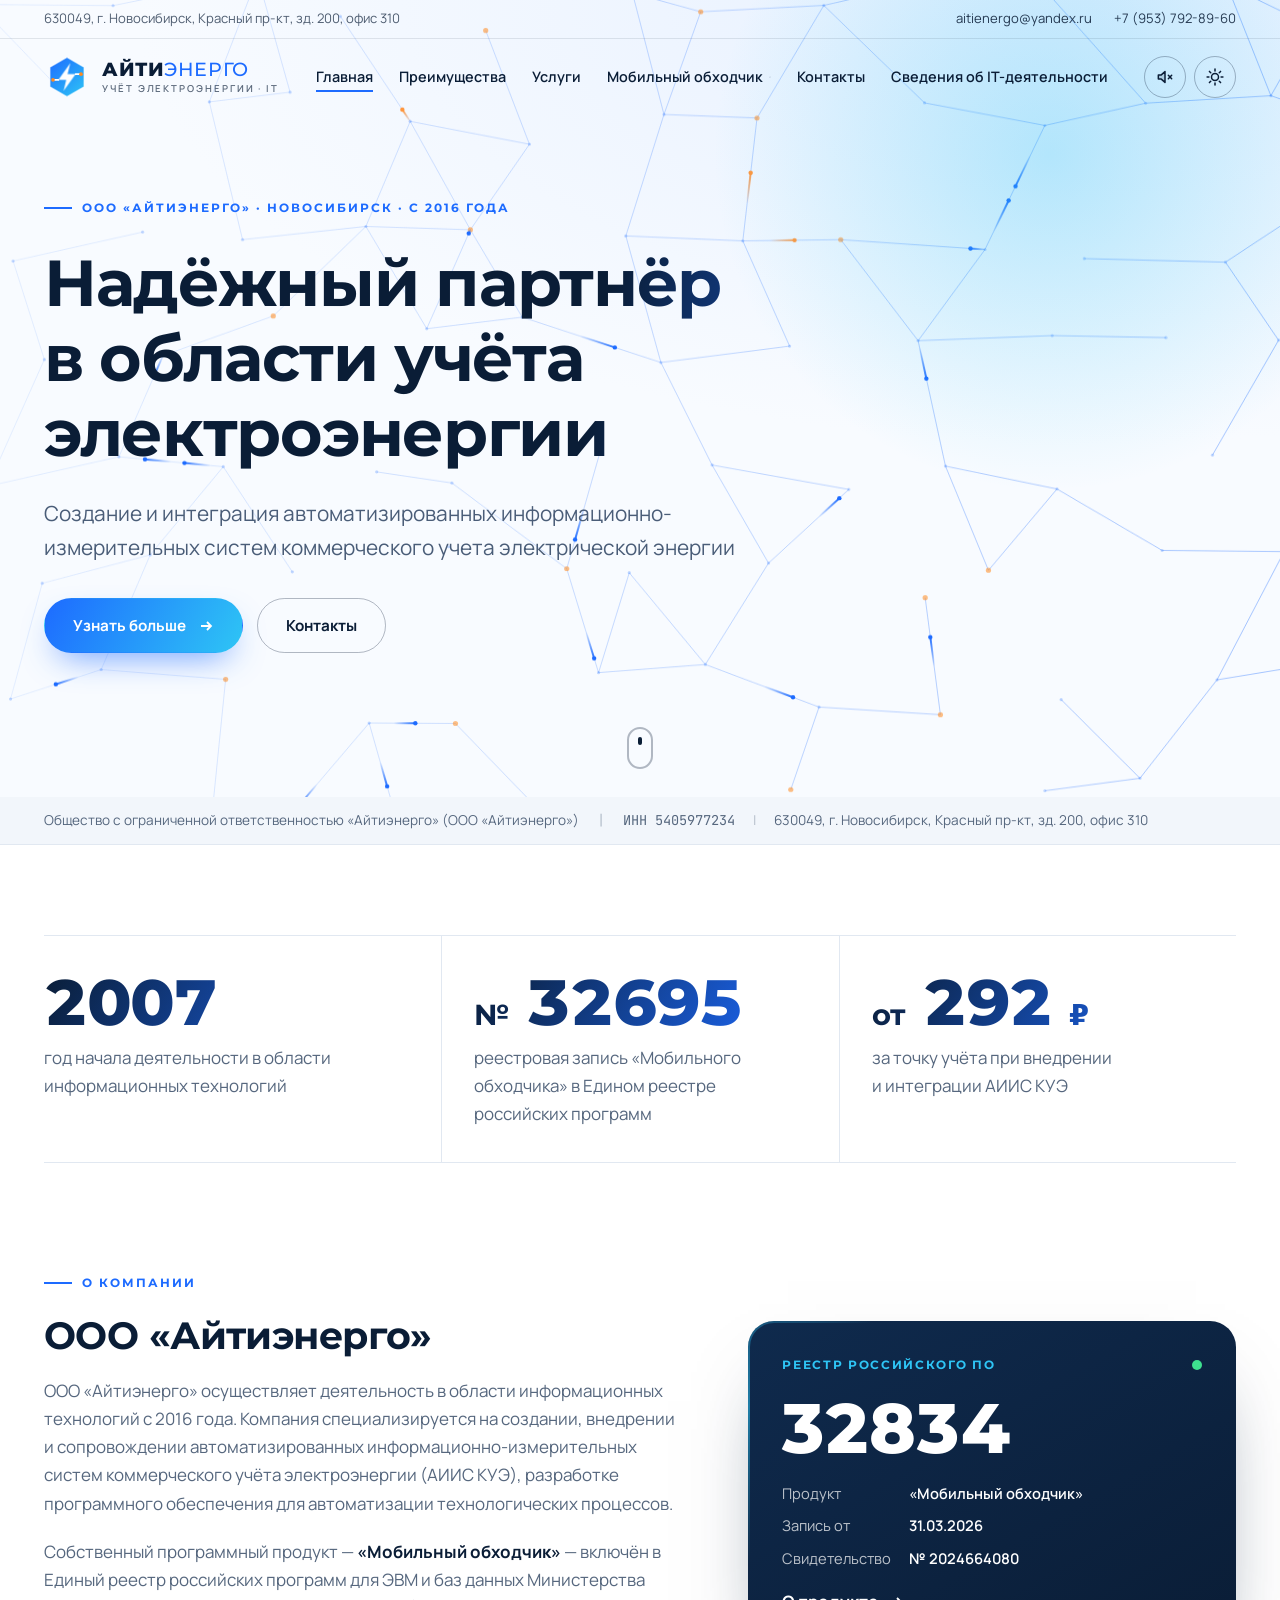
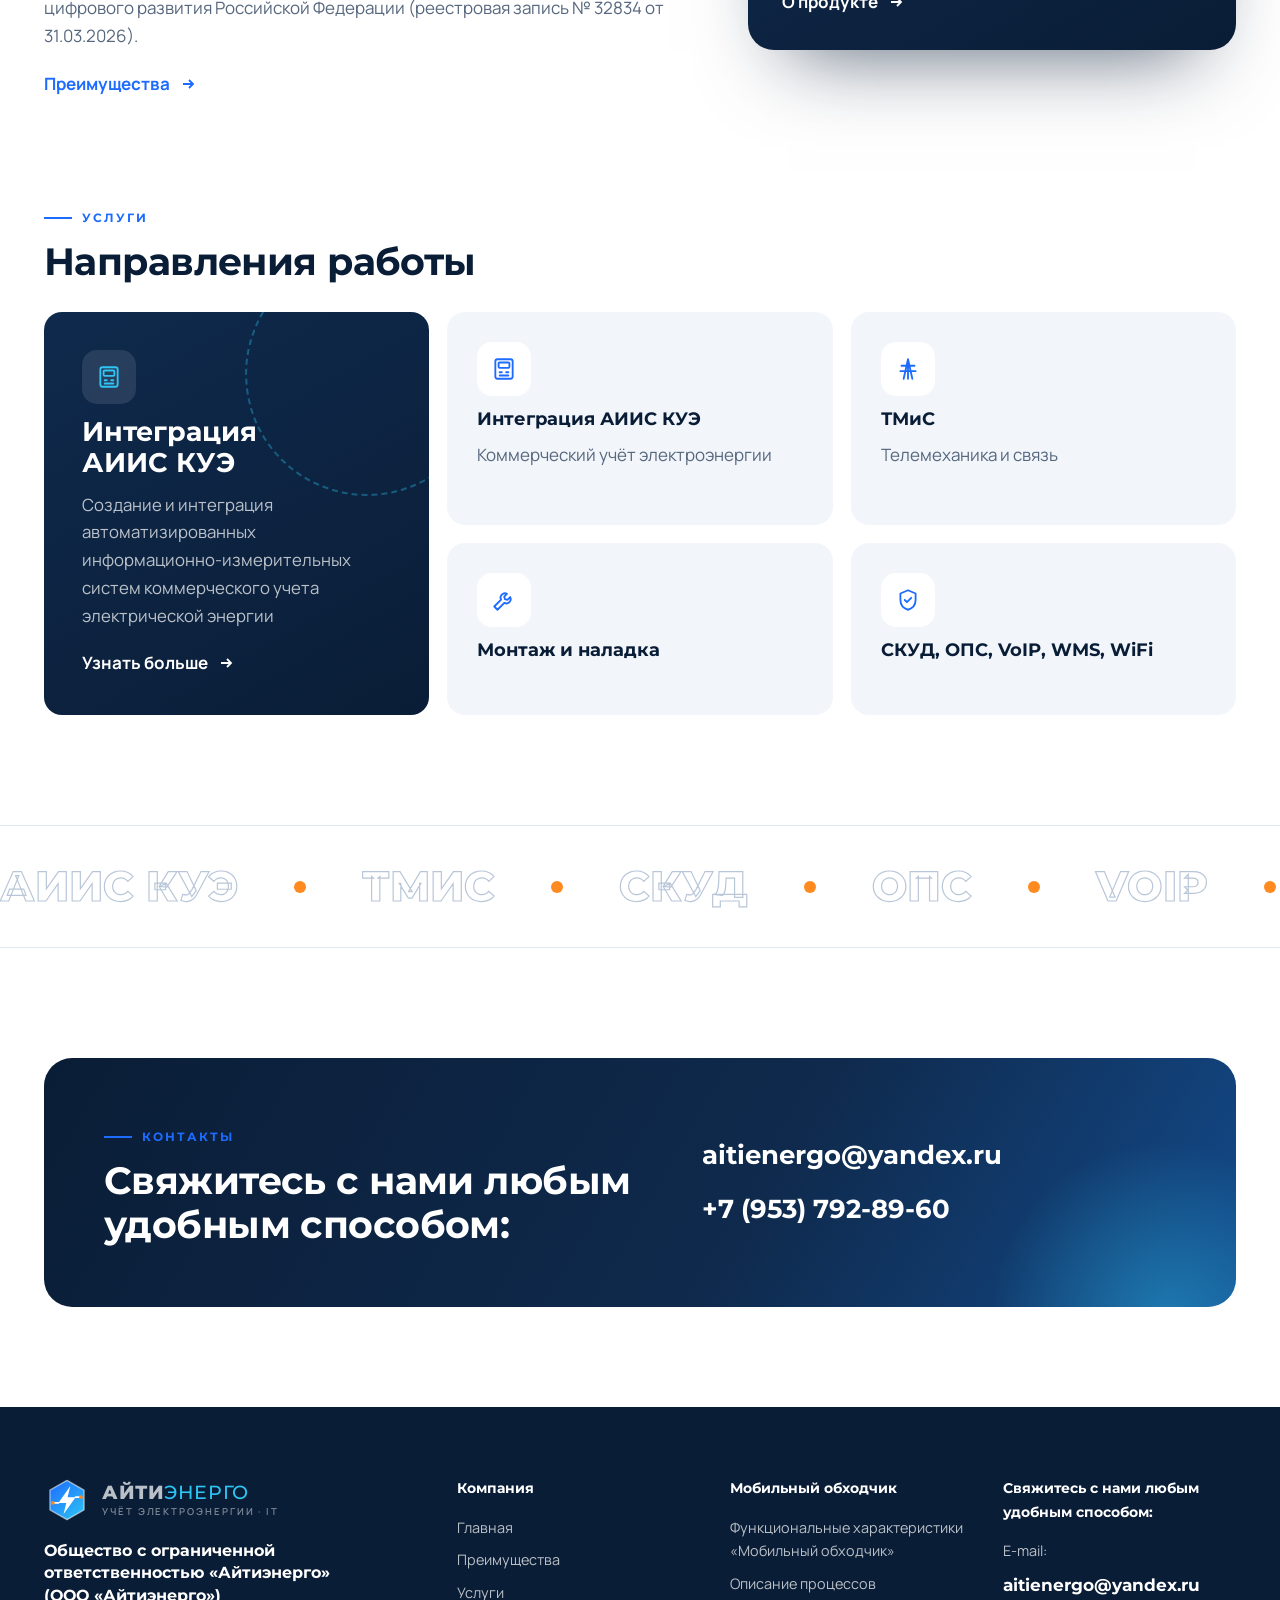
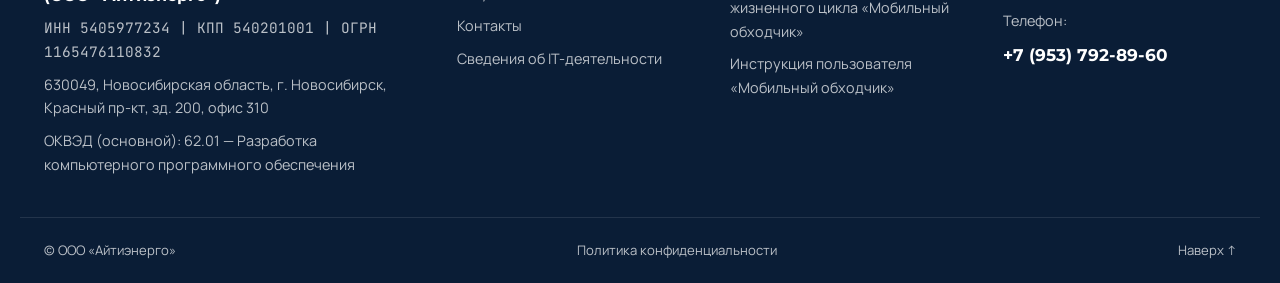
==== index.html @ 67702769 "Новый сайт Айтиэнерго Co-Authored-By: Claude Opus 5.5 (1M context) <noreply@anthropic.com> Claude-Se" ====
<!doctype html>
<html lang="ru">
<head>
<meta charset="utf-8">
<meta name="viewport" content="width=device-width, initial-scale=1, viewport-fit=cover">
<script>try{var t=localStorage.getItem('ai-theme');if(t)document.documentElement.setAttribute('data-theme',t)}catch(e){}</script>
<link rel="icon" href="assets/emblem.svg" type="image/svg+xml">
<title>Айтиэнерго — ваш надёжный партнёр в учёте электроэнергии</title>
<meta name="description" content="ООО «Айтиэнерго»: создание, внедрение и сопровождение АИИС КУЭ, разработка ПО для автоматизации технологических процессов. Новосибирск, с 2016 года.">
<meta property="og:title" content="Айтиэнерго — ваш надёжный партнёр в учёте электроэнергии">
<link rel="stylesheet" href="assets/fonts/fonts.css">
<link rel="stylesheet" href="assets/style.css">
</head>
<body>
<header class="site-header">
  <div class="topbar"><div class="wrap">
    <span class="tb-addr">630049, г. Новосибирск, Красный пр-кт, зд. 200, офис 310</span>
    <span class="tb-links"><a href="mailto:aitienergo@yandex.ru">aitienergo@yandex.ru</a><a href="tel:+79537928960">+7 (953) 792-89-60</a></span>
  </div></div>
  <div class="wrap bar">
    <a class="logo" href="index.html" data-page="home" aria-label="Айтиэнерго, на главную">
      <svg class="logo-mark" viewBox="0 0 48 48" aria-hidden="true">
  <defs><linearGradient id="g1" x1="6" y1="4" x2="42" y2="44" gradientUnits="userSpaceOnUse"><stop offset="0" stop-color="#1d6bff"/><stop offset="1" stop-color="#2ec5f5"/></linearGradient></defs>
  <path d="M24 3.5 41.8 13.75v20.5L24 44.5 6.2 34.25v-20.5Z" fill="url(#g1)"/>
  <path class="hex" d="M24 3.5 41.8 13.75v20.5L24 44.5 6.2 34.25v-20.5Z" fill="none" stroke="#ffffff" stroke-opacity=".55" stroke-width="1.4" stroke-linejoin="round" pathLength="140"/>
  <path d="M33 21h4.2M15 27h-4.2" stroke="#ffffff" stroke-width="1.8" stroke-linecap="round"/>
  <circle class="node" cx="38.6" cy="21" r="1.9" fill="#ff8a1f"/>
  <circle class="node n2" cx="9.4" cy="27" r="1.9" fill="#ff8a1f"/>
  <path class="bolt" d="M27.5 9.5 15 27h8.2l-2.7 11.5L33 21h-8.4l2.9-11.5Z" fill="#ffffff"/>
</svg><span class="logo-word"><b>АЙТИ<span>ЭНЕРГО</span></b><small>учёт электроэнергии · IT</small></span>
    </a>
    <div class="controls">
      <button class="ctl ctl-sound" type="button" aria-pressed="false" aria-label="Включить звук" title="Звук"><svg viewBox="0 0 24 24" fill="none" stroke="currentColor" stroke-width="1.8" stroke-linecap="round" stroke-linejoin="round"><path d="M4 9.5h3.5L12 5.5v13l-4.5-4H4z" fill="currentColor" fill-opacity=".15"/><path class="wave" d="M15.5 9.2a4 4 0 0 1 0 5.6"/><path class="wave w2" d="M18.3 6.6a7.6 7.6 0 0 1 0 10.8"/><path class="x" d="m16 10 4 4m0-4-4 4"/></svg></button>
      <button class="ctl ctl-theme" type="button" aria-label="Переключить тему" title="Светлая / тёмная тема"><svg class="sun" viewBox="0 0 24 24" fill="none" stroke="currentColor" stroke-width="1.8" stroke-linecap="round"><circle cx="12" cy="12" r="4.2"/><path d="M12 2.5v2.2M12 19.3v2.2M2.5 12h2.2M19.3 12h2.2M5.3 5.3l1.6 1.6M17.1 17.1l1.6 1.6M5.3 18.7l1.6-1.6M17.1 6.9l1.6-1.6"/></svg><svg class="moon" viewBox="0 0 24 24" fill="none" stroke="currentColor" stroke-width="1.8" stroke-linejoin="round"><path d="M20 14.5A8.5 8.5 0 0 1 9.5 4a8.5 8.5 0 1 0 10.5 10.5Z"/></svg></button>
    </div>
    <button class="burger" type="button" aria-label="Меню" aria-expanded="false"><svg viewBox="0 0 24 24" fill="none" stroke="currentColor" stroke-width="2"><path d="M4 7h16M4 12h16M4 17h16"/></svg></button>
    <nav class="nav" aria-label="Основное меню"><a href="index.html" data-page="home" aria-current="page">Главная</a><a href="advantages.html" data-page="advantages">Преимущества</a><a href="services.html" data-page="services">Услуги</a><div class="has-sub"><button type="button" aria-expanded="false">Мобильный обходчик<svg viewBox="0 0 12 12" fill="none" stroke="currentColor" stroke-width="1.8"><path d="m2.5 4.5 3.5 3.5 3.5-3.5"/></svg></button><div class="sub"><a href="mobile-functions.html" data-page="functions">Функциональные характеристики «Мобильный обходчик»</a><a href="mobile-lifecycle.html" data-page="lifecycle">Описание процессов жизненного цикла «Мобильный обходчик»</a><a href="mobile-manual.html" data-page="manual">Инструкция пользователя «Мобильный обходчик»</a></div></div><a href="contacts.html" data-page="contacts">Контакты</a><a href="511.html" data-page="itinfo">Сведения об IT-деятельности</a></nav>
  </div>
</header>
<section class="hero">
  <canvas class="grid-canvas" aria-hidden="true"></canvas>
  <div class="hero-glow" aria-hidden="true"></div>
  <div class="wrap hero-inner">
    <span class="eyebrow light anim-in" style="--d:0">ООО «Айтиэнерго» · Новосибирск · с 2016 года</span>
    <h1 class="anim-in" style="--d:1">Надёжный партнёр в&nbsp;области учёта электроэнергии</h1>
    <p class="hero-lead anim-in" style="--d:2">Создание и интеграция автоматизированных информационно-измерительных систем коммерческого учета электрической энергии</p>
    <div class="actions anim-in" style="--d:3"><a class="btn btn-primary" href="services.html">Узнать больше <svg viewBox="0 0 16 16" fill="none" stroke="currentColor" stroke-width="1.8"><path d="M3 8h10M9 4l4 4-4 4"/></svg></a><a class="btn btn-outline-light" href="contacts.html">Контакты</a></div>
  </div>
  <a class="scroll-cue" href="#about" aria-label="Листать вниз"><span></span></a>
</section>
<div class="strip"><div class="wrap"><span>Общество с ограниченной ответственностью «Айтиэнерго» (ООО «Айтиэнерго»)</span><span class="mono">ИНН 5405977234</span><span>630049, г. Новосибирск, Красный пр-кт, зд. 200, офис 310</span></div></div><main class="wrap">
<section class="stats reveal-group">
  <div class="stat reveal"><span class="num" data-count="2016" data-plain="1">2016</span><span class="lbl">год начала деятельности в&nbsp;области информационных технологий</span></div>
  <div class="stat reveal"><span class="num"><small>№</small> <span data-count="32834" data-plain="1">32834</span></span><span class="lbl">реестровая запись «Мобильного обходчика» в&nbsp;Едином реестре российских программ</span></div>
  <div class="stat reveal"><span class="num"><small>от</small> <span data-count="340">340</span> <small>₽</small></span><span class="lbl">за точку учёта при внедрении и&nbsp;интеграции АИИС КУЭ</span></div>
</section>

<section class="about" id="about">
  <div class="about-copy reveal">
    <span class="eyebrow">О компании</span>
    <h2>ООО «Айтиэнерго»</h2>
    <p>ООО «Айтиэнерго» осуществляет деятельность в области информационных технологий с 2016 года. Компания специализируется на создании, внедрении и сопровождении автоматизированных информационно-измерительных систем коммерческого учёта электроэнергии (АИИС КУЭ), разработке программного обеспечения для автоматизации технологических процессов.</p>
    <p>Собственный программный продукт — <strong>«Мобильный обходчик»</strong> — включён в Единый реестр российских программ для ЭВМ и баз данных Министерства цифрового развития Российской Федерации (реестровая запись № 32834 от 31.03.2026).</p>
    <a class="link-more" href="advantages.html">Преимущества <svg viewBox="0 0 16 16" fill="none" stroke="currentColor" stroke-width="1.8"><path d="M3 8h10M9 4l4 4-4 4"/></svg></a>
  </div>
  <aside class="cert reveal" aria-label="Реестровая запись № 32834">
    <div class="cert-top"><span>Реестр российского ПО</span><span class="pulse"></span></div>
    <div class="cert-num">32834</div>
    <dl><dt>Продукт</dt><dd>«Мобильный обходчик»</dd><dt>Запись от</dt><dd>31.03.2026</dd><dt>Свидетельство</dt><dd>№ 2024664080</dd></dl>
    <a class="cert-link" href="services.html">О продукте <svg viewBox="0 0 16 16" fill="none" stroke="currentColor" stroke-width="1.8"><path d="M3 8h10M9 4l4 4-4 4"/></svg></a>
  </aside>
</section>

<section class="competence">
  <div class="sec-head reveal"><span class="eyebrow">Услуги</span><h2>Направления работы</h2></div>
  <div class="comp-grid reveal-group">
    <a class="comp comp-main reveal" href="services.html">
      <span class="comp-ic"><span class="ic"><svg viewBox="0 0 24 24" fill="none" stroke="currentColor" stroke-width="1.7" stroke-linecap="round" stroke-linejoin="round"><rect x="4" y="3" width="16" height="18" rx="2"/><rect x="7" y="6" width="10" height="5" rx="1"/><path d="M8 15h2M14 15h2M8 18h8"/></svg></span></span>
      <h3>Интеграция АИИС КУЭ</h3>
      <p>Создание и интеграция автоматизированных информационно-измерительных систем коммерческого учета электрической энергии</p>
      <span class="comp-more">Узнать больше <svg viewBox="0 0 16 16" fill="none" stroke="currentColor" stroke-width="1.8"><path d="M3 8h10M9 4l4 4-4 4"/></svg></span>
    </a>
    <div class="comp reveal"><span class="comp-ic"><span class="ic"><svg viewBox="0 0 24 24" fill="none" stroke="currentColor" stroke-width="1.7" stroke-linecap="round" stroke-linejoin="round"><rect x="4" y="3" width="16" height="18" rx="2"/><rect x="7" y="6" width="10" height="5" rx="1"/><path d="M8 15h2M14 15h2M8 18h8"/></svg></span></span><h3>Интеграция АИИС КУЭ</h3><p>Коммерческий учёт электроэнергии</p></div>
    <div class="comp reveal"><span class="comp-ic"><span class="ic"><svg viewBox="0 0 24 24" fill="none" stroke="currentColor" stroke-width="1.7" stroke-linecap="round" stroke-linejoin="round"><path d="M12 3v18M8 21l4-18 4 18M6 9h12M5 14h14"/></svg></span></span><h3>ТМиС</h3><p>Телемеханика и связь</p></div>
    <div class="comp reveal"><span class="comp-ic"><span class="ic"><svg viewBox="0 0 24 24" fill="none" stroke="currentColor" stroke-width="1.7" stroke-linecap="round" stroke-linejoin="round"><path d="M14.7 6.3a4 4 0 0 0-5.4 5.4L3 18l3 3 6.3-6.3a4 4 0 0 0 5.4-5.4l-2.5 2.5-2.4-.6-.6-2.4 2.5-2.5Z"/></svg></span></span><h3>Монтаж и наладка</h3></div>
    <div class="comp reveal"><span class="comp-ic"><span class="ic"><svg viewBox="0 0 24 24" fill="none" stroke="currentColor" stroke-width="1.7" stroke-linecap="round" stroke-linejoin="round"><path d="M12 3 5 6v6c0 4.5 3 7.7 7 9 4-1.3 7-4.5 7-9V6l-7-3Z"/><path d="M9 12l2 2 4-4"/></svg></span></span><h3>СКУД, ОПС, VoIP, WMS, WiFi</h3></div>
  </div>
</section>

<div class="marquee" aria-hidden="true"><div class="marquee-track"><span>АИИС КУЭ</span><span>ТМиС</span><span>СКУД</span><span>ОПС</span><span>VoIP</span><span>WMS</span><span>WiFi</span><span>Мобильный обходчик</span><span>АИИС КУЭ</span><span>ТМиС</span><span>СКУД</span><span>ОПС</span><span>VoIP</span><span>WMS</span><span>WiFi</span><span>Мобильный обходчик</span></div></div>

<section class="cta reveal">
  <div><span class="eyebrow light">Контакты</span><h2>Свяжитесь с нами любым удобным способом:</h2></div>
  <div class="cta-links"><a href="mailto:aitienergo@yandex.ru">aitienergo@yandex.ru</a><a href="tel:+79537928960">+7 (953) 792-89-60</a></div>
</section>
</main>
<footer class="site-footer">
  <div class="wrap footer-grid">
    <div class="col col-company">
      <a class="logo logo-footer" href="index.html"><svg class="logo-mark" viewBox="0 0 48 48" aria-hidden="true">
  <defs><linearGradient id="g2" x1="6" y1="4" x2="42" y2="44" gradientUnits="userSpaceOnUse"><stop offset="0" stop-color="#1d6bff"/><stop offset="1" stop-color="#2ec5f5"/></linearGradient></defs>
  <path d="M24 3.5 41.8 13.75v20.5L24 44.5 6.2 34.25v-20.5Z" fill="url(#g2)"/>
  <path class="hex" d="M24 3.5 41.8 13.75v20.5L24 44.5 6.2 34.25v-20.5Z" fill="none" stroke="#ffffff" stroke-opacity=".55" stroke-width="1.4" stroke-linejoin="round" pathLength="140"/>
  <path d="M33 21h4.2M15 27h-4.2" stroke="#ffffff" stroke-width="1.8" stroke-linecap="round"/>
  <circle class="node" cx="38.6" cy="21" r="1.9" fill="#ff8a1f"/>
  <circle class="node n2" cx="9.4" cy="27" r="1.9" fill="#ff8a1f"/>
  <path class="bolt" d="M27.5 9.5 15 27h8.2l-2.7 11.5L33 21h-8.4l2.9-11.5Z" fill="#ffffff"/>
</svg><span class="logo-word"><b>АЙТИ<span>ЭНЕРГО</span></b><small>учёт электроэнергии · IT</small></span></a>
      <strong>Общество с ограниченной ответственностью «Айтиэнерго»<br>(ООО «Айтиэнерго»)</strong>
      <span class="mono">ИНН 5405977234 | КПП 540201001 | ОГРН 1165476110832</span>
      <span>630049, Новосибирская область, г. Новосибирск, Красный пр-кт, зд. 200, офис 310</span>
      <span>ОКВЭД (основной): 62.01 — Разработка компьютерного программного обеспечения</span>
    </div>
    <div class="col"><span class="col-title">Компания</span><a href="index.html">Главная</a><a href="advantages.html">Преимущества</a><a href="services.html">Услуги</a><a href="contacts.html">Контакты</a><a href="511.html">Сведения об IT-деятельности</a></div>
    <div class="col"><span class="col-title">Мобильный обходчик</span><a href="mobile-functions.html">Функциональные характеристики «Мобильный обходчик»</a><a href="mobile-lifecycle.html">Описание процессов жизненного цикла «Мобильный обходчик»</a><a href="mobile-manual.html">Инструкция пользователя «Мобильный обходчик»</a></div>
    <div class="col"><span class="col-title">Свяжитесь с нами любым удобным способом:</span>
      <span>E-mail:</span><a class="big" href="mailto:aitienergo@yandex.ru">aitienergo@yandex.ru</a>
      <span>Телефон:</span><a class="big" href="tel:+79537928960">+7 (953) 792-89-60</a>
    </div>
  </div>
  <div class="wrap footer-bottom"><span>© ООО «Айтиэнерго»</span><a href="privacy.html" class="fb-link">Политика конфиденциальности</a><a href="#top" class="to-top">Наверх ↑</a></div>
</footer>
<script src="assets/main.js"></script>
</body>
</html>
---- assets/fonts/fonts.css ----
@font-face {
  font-family: 'JetBrains Mono';
  font-style: normal;
  font-weight: 400;
  font-display: swap;
  src: url(JetBrainsMono-b1b0412a.woff2) format('woff2');
  unicode-range: U+0301, U+0400-045F, U+0490-0491, U+04B0-04B1, U+2116;
}
@font-face {
  font-family: 'JetBrains Mono';
  font-style: normal;
  font-weight: 400;
  font-display: swap;
  src: url(JetBrainsMono-480c0625.woff2) format('woff2');
  unicode-range: U+0000-00FF, U+0131, U+0152-0153, U+02BB-02BC, U+02C6, U+02DA, U+02DC, U+0304, U+0308, U+0329, U+2000-206F, U+20AC, U+2122, U+2191, U+2193, U+2212, U+2215, U+FEFF, U+FFFD;
}
@font-face {
  font-family: 'JetBrains Mono';
  font-style: normal;
  font-weight: 500;
  font-display: swap;
  src: url(JetBrainsMono-b1b0412a.woff2) format('woff2');
  unicode-range: U+0301, U+0400-045F, U+0490-0491, U+04B0-04B1, U+2116;
}
@font-face {
  font-family: 'JetBrains Mono';
  font-style: normal;
  font-weight: 500;
  font-display: swap;
  src: url(JetBrainsMono-480c0625.woff2) format('woff2');
  unicode-range: U+0000-00FF, U+0131, U+0152-0153, U+02BB-02BC, U+02C6, U+02DA, U+02DC, U+0304, U+0308, U+0329, U+2000-206F, U+20AC, U+2122, U+2191, U+2193, U+2212, U+2215, U+FEFF, U+FFFD;
}
@font-face {
  font-family: 'Manrope';
  font-style: normal;
  font-weight: 400;
  font-display: swap;
  src: url(Manrope-ffb0f3eb.woff2) format('woff2');
  unicode-range: U+0301, U+0400-045F, U+0490-0491, U+04B0-04B1, U+2116;
}
@font-face {
  font-family: 'Manrope';
  font-style: normal;
  font-weight: 400;
  font-display: swap;
  src: url(Manrope-cf48e3e1.woff2) format('woff2');
  unicode-range: U+0000-00FF, U+0131, U+0152-0153, U+02BB-02BC, U+02C6, U+02DA, U+02DC, U+0304, U+0308, U+0329, U+2000-206F, U+20AC, U+2122, U+2191, U+2193, U+2212, U+2215, U+FEFF, U+FFFD;
}
@font-face {
  font-family: 'Manrope';
  font-style: normal;
  font-weight: 500;
  font-display: swap;
  src: url(Manrope-ffb0f3eb.woff2) format('woff2');
  unicode-range: U+0301, U+0400-045F, U+0490-0491, U+04B0-04B1, U+2116;
}
@font-face {
  font-family: 'Manrope';
  font-style: normal;
  font-weight: 500;
  font-display: swap;
  src: url(Manrope-cf48e3e1.woff2) format('woff2');
  unicode-range: U+0000-00FF, U+0131, U+0152-0153, U+02BB-02BC, U+02C6, U+02DA, U+02DC, U+0304, U+0308, U+0329, U+2000-206F, U+20AC, U+2122, U+2191, U+2193, U+2212, U+2215, U+FEFF, U+FFFD;
}
@font-face {
  font-family: 'Manrope';
  font-style: normal;
  font-weight: 600;
  font-display: swap;
  src: url(Manrope-ffb0f3eb.woff2) format('woff2');
  unicode-range: U+0301, U+0400-045F, U+0490-0491, U+04B0-04B1, U+2116;
}
@font-face {
  font-family: 'Manrope';
  font-style: normal;
  font-weight: 600;
  font-display: swap;
  src: url(Manrope-cf48e3e1.woff2) format('woff2');
  unicode-range: U+0000-00FF, U+0131, U+0152-0153, U+02BB-02BC, U+02C6, U+02DA, U+02DC, U+0304, U+0308, U+0329, U+2000-206F, U+20AC, U+2122, U+2191, U+2193, U+2212, U+2215, U+FEFF, U+FFFD;
}
@font-face {
  font-family: 'Manrope';
  font-style: normal;
  font-weight: 700;
  font-display: swap;
  src: url(Manrope-ffb0f3eb.woff2) format('woff2');
  unicode-range: U+0301, U+0400-045F, U+0490-0491, U+04B0-04B1, U+2116;
}
@font-face {
  font-family: 'Manrope';
  font-style: normal;
  font-weight: 700;
  font-display: swap;
  src: url(Manrope-cf48e3e1.woff2) format('woff2');
  unicode-range: U+0000-00FF, U+0131, U+0152-0153, U+02BB-02BC, U+02C6, U+02DA, U+02DC, U+0304, U+0308, U+0329, U+2000-206F, U+20AC, U+2122, U+2191, U+2193, U+2212, U+2215, U+FEFF, U+FFFD;
}
@font-face {
  font-family: 'Montserrat';
  font-style: normal;
  font-weight: 500;
  font-display: swap;
  src: url(Montserrat-79ee104c.woff2) format('woff2');
  unicode-range: U+0301, U+0400-045F, U+0490-0491, U+04B0-04B1, U+2116;
}
@font-face {
  font-family: 'Montserrat';
  font-style: normal;
  font-weight: 500;
  font-display: swap;
  src: url(Montserrat-e56e84e5.woff2) format('woff2');
  unicode-range: U+0000-00FF, U+0131, U+0152-0153, U+02BB-02BC, U+02C6, U+02DA, U+02DC, U+0304, U+0308, U+0329, U+2000-206F, U+20AC, U+2122, U+2191, U+2193, U+2212, U+2215, U+FEFF, U+FFFD;
}
@font-face {
  font-family: 'Montserrat';
  font-style: normal;
  font-weight: 600;
  font-display: swap;
  src: url(Montserrat-79ee104c.woff2) format('woff2');
  unicode-range: U+0301, U+0400-045F, U+0490-0491, U+04B0-04B1, U+2116;
}
@font-face {
  font-family: 'Montserrat';
  font-style: normal;
  font-weight: 600;
  font-display: swap;
  src: url(Montserrat-e56e84e5.woff2) format('woff2');
  unicode-range: U+0000-00FF, U+0131, U+0152-0153, U+02BB-02BC, U+02C6, U+02DA, U+02DC, U+0304, U+0308, U+0329, U+2000-206F, U+20AC, U+2122, U+2191, U+2193, U+2212, U+2215, U+FEFF, U+FFFD;
}
@font-face {
  font-family: 'Montserrat';
  font-style: normal;
  font-weight: 700;
  font-display: swap;
  src: url(Montserrat-79ee104c.woff2) format('woff2');
  unicode-range: U+0301, U+0400-045F, U+0490-0491, U+04B0-04B1, U+2116;
}
@font-face {
  font-family: 'Montserrat';
  font-style: normal;
  font-weight: 700;
  font-display: swap;
  src: url(Montserrat-e56e84e5.woff2) format('woff2');
  unicode-range: U+0000-00FF, U+0131, U+0152-0153, U+02BB-02BC, U+02C6, U+02DA, U+02DC, U+0304, U+0308, U+0329, U+2000-206F, U+20AC, U+2122, U+2191, U+2193, U+2212, U+2215, U+FEFF, U+FFFD;
}
@font-face {
  font-family: 'Montserrat';
  font-style: normal;
  font-weight: 800;
  font-display: swap;
  src: url(Montserrat-79ee104c.woff2) format('woff2');
  unicode-range: U+0301, U+0400-045F, U+0490-0491, U+04B0-04B1, U+2116;
}
@font-face {
  font-family: 'Montserrat';
  font-style: normal;
  font-weight: 800;
  font-display: swap;
  src: url(Montserrat-e56e84e5.woff2) format('woff2');
  unicode-range: U+0000-00FF, U+0131, U+0152-0153, U+02BB-02BC, U+02C6, U+02DA, U+02DC, U+0304, U+0308, U+0329, U+2000-206F, U+20AC, U+2122, U+2191, U+2193, U+2212, U+2215, U+FEFF, U+FFFD;
}
---- assets/style.css ----
/* Layout: corporate engineering site. Full-bleed hero with a live power-grid canvas, content sections with
   large counters, competence cards, marquee, navy CTA and multi-column footer. Light and dark themes:
   system by default, header toggle sets data-theme on <html>. Navy accent blocks stay navy in both. */
:root {
  --navy: #0a1d36;
  --navy-2: #0f2a4d;
  --blue: #1d6bff;
  --cyan: #2ec5f5;
  --spark: #ff8a1f;
  --on-dark: #ffffff;
  --on-dark-muted: rgba(255, 255, 255, .72);
  --bg: #ffffff; --soft: #f2f6fb; --surface: #ffffff; --ink: #0a1d36; --muted: #56677e; --line: #e1e8f1;
  --header-bg: rgba(255, 255, 255, .92); --shadow: rgba(10, 29, 54, .35);
  --hero-bg1: #e6f0ff; --hero-bg2: #f8fbff; --hero-fg: #0a1d36; --hero-muted: #4a5d78; --hero-accent: #1d6bff;
  --hero-line: rgba(10, 29, 54, .1); --hero-line-strong: rgba(10, 29, 54, .3); --hero-glow: rgba(46, 197, 245, .3);
  --hero-h1: linear-gradient(100deg, #0a1d36 30%, #1d6bff 50%, #0a1d36 70%);
  --num-grad: linear-gradient(120deg, #0a1d36, #1d6bff); --stroke: #b8c6d8;
  --grid-rgb: 29, 107, 255; --grid-alpha: .55;
  --font-display: "Montserrat", "Segoe UI", system-ui, sans-serif;
  --font-body: "Manrope", "Segoe UI", system-ui, -apple-system, sans-serif;
  --font-mono: "JetBrains Mono", ui-monospace, Consolas, monospace;
  --radius: 18px;
  --wrap: 1240px;
  --ease: cubic-bezier(.22, .8, .24, 1);
  color-scheme: light;
}
@media (prefers-color-scheme: dark) { :root:not([data-theme="light"]) {
  --bg: #060f1d; --soft: #0d1b30; --surface: #12233d; --ink: #e8f0fa; --muted: #9db0c8; --line: #1c2e48;
  --header-bg: rgba(6, 15, 29, .88); --shadow: rgba(0, 0, 0, .65);
  --hero-bg1: #123360; --hero-bg2: #081a31; --hero-fg: #ffffff; --hero-muted: rgba(255, 255, 255, .72); --hero-accent: #2ec5f5;
  --hero-line: rgba(255, 255, 255, .12); --hero-line-strong: rgba(255, 255, 255, .45); --hero-glow: rgba(46, 197, 245, .28);
  --hero-h1: linear-gradient(100deg, #ffffff 30%, #9fe3ff 50%, #ffffff 70%);
  --num-grad: linear-gradient(120deg, #ffffff, #2ec5f5); --stroke: #2b4264;
  --grid-rgb: 46, 197, 245; --grid-alpha: 1; color-scheme: dark;
} }
:root[data-theme="dark"] {
  --bg: #060f1d; --soft: #0d1b30; --surface: #12233d; --ink: #e8f0fa; --muted: #9db0c8; --line: #1c2e48;
  --header-bg: rgba(6, 15, 29, .88); --shadow: rgba(0, 0, 0, .65);
  --hero-bg1: #123360; --hero-bg2: #081a31; --hero-fg: #ffffff; --hero-muted: rgba(255, 255, 255, .72); --hero-accent: #2ec5f5;
  --hero-line: rgba(255, 255, 255, .12); --hero-line-strong: rgba(255, 255, 255, .45); --hero-glow: rgba(46, 197, 245, .28);
  --hero-h1: linear-gradient(100deg, #ffffff 30%, #9fe3ff 50%, #ffffff 70%);
  --num-grad: linear-gradient(120deg, #ffffff, #2ec5f5); --stroke: #2b4264;
  --grid-rgb: 46, 197, 245; --grid-alpha: 1; color-scheme: dark;
}
body { transition: background-color .5s var(--ease), color .5s var(--ease); }

* { box-sizing: border-box; }
html { scroll-behavior: smooth; }
body { margin: 0; background: var(--bg); color: var(--ink); font-family: var(--font-body); font-size: 17px; line-height: 1.65; overflow-x: clip; -webkit-font-smoothing: antialiased; }
img { max-width: 100%; height: auto; }
a { color: var(--blue); text-underline-offset: 3px; }
a:focus-visible, button:focus-visible { outline: 3px solid var(--spark); outline-offset: 3px; border-radius: 6px; }
h1, h2, h3 { font-family: var(--font-display); line-height: 1.15; text-wrap: balance; margin: 0; font-weight: 700; }
h1 { font-size: clamp(2.1rem, 1.2rem + 3.6vw, 4.3rem); letter-spacing: -.02em; }
h2 { font-size: clamp(1.55rem, 1.1rem + 1.6vw, 2.5rem); letter-spacing: -.015em; }
h3 { font-size: 1.15rem; font-weight: 700; }
p { margin: 0; }
.wrap { max-width: var(--wrap); margin-inline: auto; padding-inline: 24px; }
.mono { font-family: var(--font-mono); font-variant-numeric: tabular-nums; }
.eyebrow { display: inline-flex; align-items: center; gap: 10px; font-family: var(--font-display); font-size: .78rem; font-weight: 700; letter-spacing: .16em; text-transform: uppercase; color: var(--blue); }
.eyebrow::before { content: ""; width: 28px; height: 2px; background: currentColor; }
.eyebrow.light { color: var(--hero-accent); }
.prose { max-width: 72ch; display: grid; gap: 14px; }
.prose ul, .prose ol { margin: 0; padding-left: 1.3em; display: grid; gap: 6px; }

/* ===== Header ===== */
.site-header { position: fixed; top: 0; left: 0; right: 0; z-index: 50; padding-top: env(safe-area-inset-top, 0px); color: var(--on-dark); transition: background .35s var(--ease), box-shadow .35s, color .35s; color: var(--hero-fg); }
.topbar { font-size: .82rem; border-bottom: 1px solid var(--hero-line); transition: margin .35s var(--ease), opacity .3s; }
.topbar .wrap { display: flex; justify-content: space-between; gap: 16px; padding-block: 8px; }
.topbar a { color: inherit; text-decoration: none; opacity: .85; }
.topbar a:hover { opacity: 1; }
.tb-addr { opacity: .7; }
.tb-links { display: flex; gap: 22px; }
.bar { display: flex; align-items: center; justify-content: space-between; gap: 16px; min-height: 76px; transition: min-height .35s var(--ease); }
.site-header.scrolled { background: var(--header-bg); backdrop-filter: blur(14px); color: var(--ink); box-shadow: 0 10px 30px -18px var(--shadow); }
.site-header.scrolled .topbar { margin-top: -38px; opacity: 0; pointer-events: none; }
.site-header.scrolled .bar { min-height: 64px; }

.logo { display: inline-flex; align-items: center; gap: 12px; text-decoration: none; color: inherit; }
.logo-mark { width: 46px; height: 46px; flex: none; transition: width .35s var(--ease), height .35s var(--ease); }
.site-header.scrolled .logo-mark { width: 40px; height: 40px; }
.logo-mark .hex { stroke-dasharray: 140; stroke-dashoffset: 140; animation: draw 1.4s var(--ease) .2s forwards; }
.logo-mark .bolt { transform-origin: 24px 24px; animation: boltIn .6s var(--ease) 1s both; }
.logo-mark .node { animation: blinkNode 2.4s ease-in-out infinite; }
.logo-mark .node.n2 { animation-delay: 1.2s; }
.logo:hover .bolt { animation: flicker .5s steps(2) 2; }
@keyframes draw { to { stroke-dashoffset: 0; } }
@keyframes boltIn { from { opacity: 0; transform: scale(.4) rotate(-20deg); } }
@keyframes blinkNode { 50% { opacity: .35; } }
@keyframes flicker { 50% { opacity: .3; } }
.logo-word { display: grid; line-height: 1; }
.logo-word b { font-family: var(--font-display); font-weight: 800; font-size: 1.2rem; letter-spacing: .03em; }
.logo-word b span { font-weight: 500; color: var(--hero-accent); }
.site-header.scrolled .logo-word b span, .logo-word.on-light b span { color: var(--blue); }
.logo-word small { white-space: nowrap; font-size: .6rem; font-weight: 600; letter-spacing: .2em; text-transform: uppercase; opacity: .65; margin-top: 5px; }
.site-footer .logo-word b span { color: var(--cyan); }

/* Header controls: theme + sound */
.controls { display: flex; align-items: center; gap: 8px; margin-left: 8px; }
.ctl { position: relative; width: 42px; height: 42px; border-radius: 50%; border: 1px solid var(--hero-line-strong); background: transparent; color: inherit; cursor: pointer; display: grid; place-items: center; transition: background .3s, border-color .3s, transform .3s var(--ease); }
.site-header.scrolled .ctl { border-color: var(--line); }
.ctl:hover { transform: rotate(-8deg) scale(1.06); }
.ctl svg { width: 20px; height: 20px; }
.ctl .sun, .ctl .moon { transition: transform .5s var(--ease), opacity .3s; position: absolute; }
.ctl .moon { transform: rotate(-90deg) scale(.4); opacity: 0; }
.is-dark .ctl .sun { transform: rotate(90deg) scale(.4); opacity: 0; }
.is-dark .ctl .moon { transform: none; opacity: 1; }
.ctl .wave { opacity: 0; transition: opacity .3s; }
.ctl[aria-pressed="true"] { background: linear-gradient(135deg, var(--blue), var(--cyan)); border-color: transparent; color: #fff; }
.ctl[aria-pressed="true"] .wave { opacity: 1; animation: wave 1.2s ease-in-out infinite; }
.ctl[aria-pressed="true"] .wave.w2 { animation-delay: .3s; }
.ctl[aria-pressed="true"] .x { opacity: 0; }
@keyframes wave { 50% { opacity: .3; } }
.ctl[aria-pressed="true"]::after { content: ""; position: absolute; inset: -4px; border-radius: 50%; border: 2px solid var(--cyan); animation: ring 1.6s ease-out infinite; }
@keyframes ring { from { transform: scale(.9); opacity: .8; } to { transform: scale(1.35); opacity: 0; } }
.sound-hint { position: fixed; right: 20px; bottom: calc(20px + env(safe-area-inset-bottom, 0px)); z-index: 70; background: var(--surface); color: var(--ink); border: 1px solid var(--line); border-radius: 14px; padding: 12px 16px; font-size: .88rem; box-shadow: 0 20px 40px -20px var(--shadow); transform: translateY(20px); opacity: 0; transition: .4s var(--ease); pointer-events: none; }
.sound-hint.show { transform: none; opacity: 1; }

.nav { display: flex; align-items: center; gap: 2px; margin-left: auto; order: 1; white-space: nowrap; }
.controls { order: 2; }
.burger { order: 3; }
.logo { margin-right: 12px; }
.nav a, .nav button { position: relative; font: 600 .9rem var(--font-body); color: inherit; text-decoration: none; background: none; border: 0; padding: 10px 12px; cursor: pointer; display: inline-flex; align-items: center; gap: 6px; }
.nav > a::after, .has-sub > button::after { content: ""; position: absolute; left: 12px; right: 12px; bottom: 4px; height: 2px; background: var(--hero-accent); transform: scaleX(0); transform-origin: left; transition: transform .35s var(--ease); }
.nav > a:hover::after, .nav > a[aria-current="page"]::after, .has-sub:hover > button::after, .has-sub.current > button::after { transform: scaleX(1); }
.site-header.scrolled .nav > a::after, .site-header.scrolled .has-sub > button::after { background: var(--blue); }
.has-sub { position: relative; }
.has-sub > button svg { width: 12px; height: 12px; transition: transform .3s; }
.has-sub.open > button svg { transform: rotate(180deg); }
.sub { position: absolute; top: calc(100% + 10px); left: -8px; min-width: 340px; background: var(--surface); color: var(--ink); border-radius: 16px; padding: 10px; border: 1px solid var(--line); box-shadow: 0 24px 60px -20px var(--shadow); display: grid; opacity: 0; visibility: hidden; transform: translateY(10px); transition: opacity .25s, transform .3s var(--ease), visibility .25s; }
.has-sub.open .sub { opacity: 1; visibility: visible; transform: none; }
@media (hover: hover) and (min-width: 1241px) { .has-sub:hover .sub { opacity: 1; visibility: visible; transform: none; } }
.sub a { padding: 11px 14px; line-height: 1.35; display: block; border-radius: 10px; color: var(--ink); transition: background .2s, padding .25s var(--ease); }
.sub a:hover, .sub a[aria-current="page"] { background: var(--soft); padding-left: 20px; color: var(--blue); }
.burger { display: none; background: none; border: 1px solid currentColor; border-radius: 12px; width: 46px; height: 46px; cursor: pointer; color: inherit; opacity: .9; }
.burger svg { width: 22px; height: 22px; }

@media (max-width: 1240px) {
  .controls { margin-left: auto; }
  .burger { display: grid; place-items: center; }
  .tb-addr { display: none; }
  .nav { position: absolute; left: 0; right: 0; top: 100%; background: var(--surface); color: var(--ink); flex-direction: column; align-items: stretch; padding: 12px 24px 22px; max-height: calc(100vh - 110px); overflow-y: auto; box-shadow: 0 30px 40px -30px var(--shadow); clip-path: inset(0 0 100% 0); transition: clip-path .45s var(--ease); }
  .nav.open { clip-path: inset(0 0 0 0); }
  .nav a, .nav button { width: 100%; justify-content: space-between; padding: 13px 4px; border-bottom: 1px solid var(--line); }
  .nav > a::after, .has-sub > button::after { display: none; }
  .nav > a[aria-current="page"], .has-sub.current > button { color: var(--blue); }
  .sub { position: static; min-width: 0; box-shadow: none; border-radius: 0; padding: 0 0 0 12px; display: none; opacity: 1; visibility: visible; transform: none; }
  .has-sub.open .sub { display: grid; }
}

/* ===== Entry animation ===== */
.anim-in { animation: rise .9s var(--ease) both; animation-delay: calc(var(--d, 0) * .12s + .1s); }
@keyframes rise { from { opacity: 0; transform: translateY(26px); } to { opacity: 1; transform: none; } }
.js .reveal-pending { opacity: 0; transform: translateY(34px); }
.reveal-on { opacity: 1; transform: none; transition: opacity .8s var(--ease), transform .8s var(--ease); transition-delay: var(--rd, 0s); }

/* ===== Hero ===== */
.hero, .page-head { display: block; position: relative; background: radial-gradient(120% 90% at 85% 0%, var(--hero-bg1) 0%, var(--hero-bg2) 62%); color: var(--hero-fg); transition: background .5s; overflow: hidden; isolation: isolate; }
.grid-canvas { position: absolute; inset: 0; width: 100%; height: 100%; z-index: -1; }
.hero-glow { position: absolute; z-index: -1; width: 60vw; height: 60vw; max-width: 820px; max-height: 820px; right: -12vw; top: -18vw; background: radial-gradient(circle, var(--hero-glow), transparent 62%); animation: breathe 7s ease-in-out infinite; }
@keyframes breathe { 50% { transform: scale(1.12); opacity: .7; } }
.hero-inner { width: 100%; padding-block: clamp(170px, 22vh, 230px) clamp(110px, 16vh, 170px); display: grid; gap: 26px; max-width: var(--wrap); }
.hero h1 { max-width: 17ch; }
.hero h1 { background: var(--hero-h1); background-size: 250% 100%; -webkit-background-clip: text; background-clip: text; color: transparent; animation: rise .9s var(--ease) both, shimmer 6s ease-in-out 1.2s infinite; animation-delay: .22s, 1.2s; }
@keyframes shimmer { 0%, 100% { background-position: 100% 0; } 50% { background-position: 0 0; } }
.hero-lead { font-size: clamp(1.05rem, .95rem + .5vw, 1.3rem); color: var(--hero-muted); max-width: 56ch; }
.actions { display: flex; flex-wrap: wrap; gap: 14px; padding-top: 8px; }
.btn { position: relative; display: inline-flex; align-items: center; gap: 12px; padding: 16px 28px; border-radius: 999px; font: 700 .95rem var(--font-body); text-decoration: none; border: 1.5px solid transparent; overflow: hidden; isolation: isolate; transition: transform .3s var(--ease), box-shadow .3s, color .3s; }
.btn svg { width: 16px; height: 16px; transition: transform .3s var(--ease); }
.btn:hover svg { transform: translateX(5px); }
.btn:hover { transform: translateY(-2px); }
.btn-primary { background: linear-gradient(120deg, var(--blue), var(--cyan)); color: #fff; box-shadow: 0 14px 34px -14px rgba(29, 107, 255, .8); }
.btn-primary::after { content: ""; position: absolute; inset: 0; z-index: -1; background: linear-gradient(120deg, transparent 30%, rgba(255, 255, 255, .45) 50%, transparent 70%); transform: translateX(-100%); transition: transform .7s var(--ease); }
.btn-primary:hover::after { transform: translateX(100%); }
.btn-outline-light { color: var(--hero-fg); border-color: var(--hero-line-strong); }
.btn-outline-light:hover { background: var(--hero-fg); color: var(--hero-bg2); }
.btn-ghost { color: var(--blue); border-color: var(--blue); }
.btn-ghost:hover { background: var(--blue); color: #fff; }
.scroll-cue { position: absolute; left: 50%; bottom: 28px; width: 26px; height: 42px; border: 2px solid var(--hero-line-strong); border-radius: 14px; transform: translateX(-50%); }
.scroll-cue span { position: absolute; left: 50%; top: 8px; width: 4px; height: 8px; margin-left: -2px; border-radius: 2px; background: var(--hero-fg); animation: cue 1.8s ease-in-out infinite; }
@keyframes cue { 0% { opacity: 0; transform: translateY(0); } 30% { opacity: 1; } 100% { opacity: 0; transform: translateY(14px); } }

.strip { background: var(--soft); color: var(--muted); font-size: .85rem; border-bottom: 1px solid var(--line); }
.strip .wrap { display: flex; flex-wrap: wrap; gap: 6px 18px; padding-block: 12px; }
.strip span + span::before { content: "|"; margin-right: 18px; opacity: .4; }

main { padding-block: 90px 100px; display: grid; gap: 110px; }
section { display: grid; gap: 28px; }
.sec-head { display: grid; gap: 12px; }

/* ===== Stats ===== */
.stats { grid-template-columns: repeat(3, minmax(0, 1fr)); gap: 0; border-top: 1px solid var(--line); border-bottom: 1px solid var(--line); }
.stat { display: grid; gap: 10px; padding: 34px 32px 34px 0; align-content: start; }
.stat + .stat { padding-left: 32px; border-left: 1px solid var(--line); }
.num { font-family: var(--font-display); font-weight: 800; font-size: clamp(2.6rem, 1.6rem + 3vw, 4.4rem); line-height: 1; letter-spacing: -.03em; font-variant-numeric: tabular-nums; background: var(--num-grad); -webkit-background-clip: text; background-clip: text; color: transparent; }
.num small { font-size: .45em; font-weight: 700; letter-spacing: 0; }
.lbl { color: var(--muted); max-width: 30ch; }

/* ===== About ===== */
.about { grid-template-columns: minmax(0, 1.3fr) minmax(0, 1fr); gap: 70px; align-items: center; }
.about-copy { display: grid; gap: 20px; }
.about-copy p { color: var(--muted); }
.about-copy strong { color: var(--ink); }
.link-more { display: inline-flex; align-items: center; gap: 10px; font-weight: 700; text-decoration: none; color: var(--blue); width: fit-content; }
.link-more svg { width: 16px; height: 16px; transition: transform .3s var(--ease); }
.link-more:hover svg { transform: translateX(6px); }
.cert { position: relative; background: linear-gradient(150deg, var(--navy-2), var(--navy)); color: #fff; border-radius: 26px; padding: 34px; display: grid; gap: 18px; overflow: hidden; box-shadow: 0 40px 80px -40px rgba(10, 29, 54, .7); transition: transform .5s var(--ease); }
.cert::before { content: ""; position: absolute; inset: -40%; background: conic-gradient(from 0deg, transparent 0 70%, rgba(46, 197, 245, .55) 80%, transparent 90%); animation: spin 6s linear infinite; z-index: 0; }
.cert::after { content: ""; position: absolute; inset: 2px; border-radius: 24px; background: linear-gradient(150deg, var(--navy-2), var(--navy)); z-index: 0; }
.cert > * { position: relative; z-index: 1; }
@keyframes spin { to { transform: rotate(1turn); } }
.cert-top { display: flex; justify-content: space-between; align-items: center; font-family: var(--font-display); font-size: .75rem; font-weight: 700; letter-spacing: .14em; text-transform: uppercase; color: var(--cyan); }
.pulse { width: 10px; height: 10px; border-radius: 50%; background: #3ee08f; box-shadow: 0 0 0 0 rgba(62, 224, 143, .6); animation: ping 2s infinite; }
@keyframes ping { 70% { box-shadow: 0 0 0 12px rgba(62, 224, 143, 0); } 100% { box-shadow: 0 0 0 0 rgba(62, 224, 143, 0); } }
.cert-num { font-family: var(--font-display); font-weight: 800; font-size: clamp(3rem, 2rem + 3vw, 4.6rem); letter-spacing: .02em; line-height: 1; }
.cert dl { margin: 0; display: grid; grid-template-columns: auto 1fr; gap: 8px 18px; font-size: .92rem; }
.cert dt { color: var(--on-dark-muted); }
.cert dd { margin: 0; font-weight: 600; }
.cert-link { display: inline-flex; gap: 10px; align-items: center; color: #fff; font-weight: 700; text-decoration: none; }
.cert-link svg { width: 16px; height: 16px; transition: transform .3s var(--ease); }
.cert-link:hover svg { transform: translateX(6px); }

/* ===== Competence cards ===== */
.comp-grid { display: grid; grid-template-columns: repeat(3, minmax(0, 1fr)); gap: 18px; }
.comp { position: relative; display: grid; gap: 12px; align-content: start; padding: 30px; border-radius: var(--radius); background: var(--soft); color: var(--ink); text-decoration: none; overflow: hidden; isolation: isolate; transition: transform .45s var(--ease), box-shadow .45s, color .35s; }
.comp::before { content: ""; position: absolute; inset: 0; z-index: -1; background: linear-gradient(140deg, var(--blue), var(--navy)); transform: translateY(101%); transition: transform .55s var(--ease); }
.comp:hover { transform: translateY(-6px); box-shadow: 0 30px 50px -30px rgba(10, 29, 54, .55); color: #fff; }
.comp:hover::before { transform: none; }
.comp p { color: var(--muted); transition: color .35s; }
.comp:hover p { color: var(--on-dark-muted); }
.comp-ic .ic { width: 54px; height: 54px; border-radius: 15px; display: grid; place-items: center; background: var(--surface); color: var(--blue); transition: transform .5s var(--ease); }
.comp:hover .comp-ic .ic { transform: rotate(-8deg) scale(1.08); }
.ic svg { width: 26px; height: 26px; }
.comp-main { grid-row: span 2; background: linear-gradient(150deg, var(--navy-2), var(--navy)); color: #fff; padding: 38px; align-content: end; min-height: 380px; }
.comp-main::before { background: linear-gradient(140deg, var(--blue), var(--cyan)); }
.comp-main h3 { font-size: 1.7rem; }
.comp-main p { color: var(--on-dark-muted); font-size: 1.05rem; }
.comp-main .ic { background: rgba(255, 255, 255, .1); color: var(--cyan); }
.comp-main:hover .ic { color: #fff; }
.comp-more { display: inline-flex; align-items: center; gap: 10px; font-weight: 700; padding-top: 8px; }
.comp-more svg { width: 16px; height: 16px; transition: transform .3s var(--ease); }
.comp-main:hover .comp-more svg { transform: translateX(6px); }
.comp-main::after { content: ""; position: absolute; right: -60px; top: -60px; width: 240px; height: 240px; border-radius: 50%; border: 2px dashed rgba(46, 197, 245, .35); animation: spin 30s linear infinite; z-index: -1; }

/* ===== Marquee ===== */
.marquee { margin-inline: calc(50% - 50vw); overflow: hidden; border-block: 1px solid var(--line); padding-block: 26px; }
.marquee-track { display: flex; gap: 56px; width: max-content; animation: marquee 32s linear infinite; }
.marquee span { font-family: var(--font-display); font-weight: 800; font-size: clamp(1.6rem, 1rem + 2vw, 2.6rem); text-transform: uppercase; color: transparent; -webkit-text-stroke: 1.2px var(--stroke); white-space: nowrap; display: inline-flex; align-items: center; gap: 56px; }
.marquee span::after { content: ""; width: 12px; height: 12px; border-radius: 50%; background: var(--spark); }
.marquee:hover .marquee-track { animation-play-state: paused; }
@keyframes marquee { to { transform: translateX(-50%); } }

/* ===== CTA ===== */
.cta { grid-template-columns: minmax(0, 1.2fr) minmax(0, 1fr); align-items: center; gap: 30px; padding: clamp(32px, 5vw, 60px); border-radius: 28px; background: linear-gradient(120deg, var(--navy), var(--navy-2) 60%, #134a8a); color: #fff; position: relative; overflow: hidden; }
.cta::after { content: ""; position: absolute; width: 380px; height: 380px; right: -120px; bottom: -200px; border-radius: 50%; background: radial-gradient(circle, rgba(46, 197, 245, .4), transparent 65%); }
.cta h2 { margin-top: 12px; }
.cta-links { display: grid; gap: 12px; justify-items: start; position: relative; z-index: 1; }
.cta-links a { font-family: var(--font-display); font-weight: 700; font-size: clamp(1.15rem, .9rem + 1vw, 1.6rem); color: #fff; text-decoration: none; background: linear-gradient(currentColor, currentColor) 0 100% / 0 2px no-repeat; transition: background-size .4s var(--ease); overflow-wrap: anywhere; }
.cta-links a:hover { background-size: 100% 2px; }

/* ===== Inner page banner ===== */
.page-head-inner { padding-block: clamp(150px, 18vh, 190px) 70px; display: grid; gap: 16px; }
.page-head h1 { font-size: clamp(1.8rem, 1.1rem + 2.6vw, 3.4rem); max-width: 26ch; }
.page-head p { color: var(--hero-muted); max-width: 80ch; }
.crumbs { font-size: .85rem; color: var(--hero-muted); display: flex; gap: 10px; flex-wrap: wrap; }
.crumbs a { color: var(--hero-muted); text-decoration: none; }
.crumbs a:hover { color: var(--hero-fg); }

/* ===== Cards & grids (inner pages) ===== */
.grid-3 { display: grid; grid-template-columns: repeat(3, minmax(0, 1fr)); gap: 20px; }
.grid-2 { display: grid; grid-template-columns: repeat(2, minmax(0, 1fr)); gap: 20px; }
.card { position: relative; background: var(--soft); border-radius: var(--radius); padding: 32px; display: grid; gap: 14px; align-content: start; min-width: 0; transition: transform .45s var(--ease), box-shadow .45s, background .35s; }
.card:hover { transform: translateY(-5px); background: var(--surface); box-shadow: 0 30px 60px -34px var(--shadow); }
.card p { color: var(--muted); }
.card .tag { font-family: var(--font-display); font-weight: 700; font-size: .72rem; letter-spacing: .16em; text-transform: uppercase; color: var(--blue); }
.grid-3 .card::before { content: ""; position: absolute; left: 32px; top: 0; width: 46px; height: 3px; background: linear-gradient(90deg, var(--blue), var(--cyan)); transition: width .5s var(--ease); }
.grid-3 .card:hover::before { width: calc(100% - 64px); }

.spec { margin: 0; display: grid; grid-template-columns: max-content 1fr; border-top: 1px solid var(--line); }
.spec dt, .spec dd { padding: 11px 0; border-bottom: 1px solid var(--line); margin: 0; }
.spec dt { font-weight: 600; color: var(--muted); padding-right: 22px; }

.prices { display: grid; gap: 14px; }
.price { display: grid; grid-template-columns: minmax(0, 1fr) auto; gap: 24px; align-items: center; background: var(--soft); border-radius: var(--radius); padding: 24px 30px; border-left: 4px solid var(--blue); transition: transform .4s var(--ease), box-shadow .4s, background .3s; }
.price:hover { transform: translateX(6px); background: var(--surface); box-shadow: 0 20px 44px -30px var(--shadow); }
.price p { color: var(--muted); }
.price .sum { font-family: var(--font-display); font-weight: 800; font-size: 1.25rem; white-space: nowrap; color: var(--ink); text-align: right; }
.price .sum small { display: block; font-family: var(--font-body); font-weight: 500; font-size: .8rem; color: var(--muted); white-space: normal; max-width: 24ch; margin-left: auto; }
.note { background: var(--soft); border-radius: var(--radius); padding: 20px 26px; }

.docs { display: grid; grid-template-columns: repeat(3, minmax(0, 1fr)); gap: 16px; }
.doc { display: grid; grid-template-columns: auto 1fr auto; gap: 16px; align-items: center; text-decoration: none; color: var(--ink); background: var(--soft); border-radius: var(--radius); padding: 22px; transition: background .35s, color .35s, transform .4s var(--ease); }
.doc:hover { background: var(--navy); color: #fff; transform: translateY(-4px); }
.doc svg { width: 28px; height: 28px; color: var(--blue); transition: color .35s, transform .35s var(--ease); }
.doc:hover svg { color: var(--cyan); }
.doc:hover svg:last-child { transform: translateX(5px); }
.doc span { font-weight: 600; line-height: 1.35; }

.table-wrap { overflow-x: auto; border-radius: var(--radius); border: 1px solid var(--line); }
table { width: 100%; border-collapse: collapse; font-size: .97rem; }
th, td { text-align: left; padding: 15px 24px; border-bottom: 1px solid var(--line); vertical-align: top; }
tr:last-child th, tr:last-child td { border-bottom: 0; }
tr { transition: background .25s; }
tr:hover { background: var(--soft); }
th { font-weight: 600; color: var(--muted); width: 36%; }

.contact-cards { display: grid; grid-template-columns: repeat(3, minmax(0, 1fr)); gap: 18px; }
.contact { background: var(--soft); border-radius: var(--radius); padding: 30px; display: grid; gap: 10px; transition: transform .4s var(--ease), box-shadow .4s, background .3s; }
.contact:hover { transform: translateY(-5px); background: var(--surface); box-shadow: 0 30px 60px -34px var(--shadow); }
.contact .label { font-family: var(--font-display); font-weight: 700; font-size: .74rem; letter-spacing: .16em; text-transform: uppercase; color: var(--blue); }
.contact .value { font-family: var(--font-display); font-size: 1.2rem; font-weight: 700; overflow-wrap: anywhere; }
.contact .value a { color: var(--ink); text-decoration: none; }
.notice { display: flex; flex-wrap: wrap; justify-content: space-between; align-items: center; gap: 16px; background: linear-gradient(120deg, var(--navy), var(--navy-2)); color: #fff; border-radius: var(--radius); padding: 26px 32px; }
.notice .btn-ghost { color: #fff; border-color: rgba(255, 255, 255, .5); }
.notice .btn-ghost:hover { background: #fff; color: var(--navy); }

.doc-layout { display: grid; grid-template-columns: 280px minmax(0, 1fr); gap: 56px; align-items: start; }
.toc { position: sticky; top: 100px; display: grid; gap: 2px; font-size: .9rem; }
.toc .eyebrow { margin-bottom: 10px; }
.toc a { color: var(--muted); text-decoration: none; padding: 7px 12px; border-left: 2px solid var(--line); transition: color .25s, border-color .25s, padding .3s var(--ease); }
.toc a:hover, .toc a.active { color: var(--blue); border-color: var(--blue); padding-left: 18px; }
.doc-body { display: grid; gap: 48px; min-width: 0; }
.doc-body section { gap: 16px; scroll-margin-top: 100px; }
.doc-body h2 { display: flex; gap: 16px; align-items: baseline; font-size: clamp(1.3rem, 1.05rem + .9vw, 1.8rem); }
.doc-body h2 .n { font-family: var(--font-display); font-size: .95rem; color: var(--blue); font-weight: 800; }
.step { display: grid; gap: 10px; }
.shot { margin: 6px 0 0; background: var(--soft); border-radius: var(--radius); padding: 14px; display: grid; gap: 8px; max-width: 660px; }
.shot img { border-radius: 10px; display: block; }
.shot figcaption { font-size: .84rem; color: var(--muted); }
.shot.missing img { display: none; }
.shot.missing::before { content: "Скриншот окна установщика"; display: grid; place-items: center; min-height: 160px; border-radius: 10px; background: repeating-linear-gradient(135deg, var(--line) 0 10px, transparent 10px 20px); color: var(--muted); font-size: .82rem; }
.codes { display: flex; flex-wrap: wrap; gap: 10px; }
.codes span { font-family: var(--font-display); font-weight: 700; background: var(--soft); border-radius: 10px; padding: 8px 14px; transition: background .25s, color .25s; }
.codes span:hover { background: var(--blue); color: #fff; }

/* ===== Footer ===== */
.site-footer { background: var(--navy); color: var(--on-dark-muted); font-size: .9rem; }
.footer-grid { padding-block: 70px 40px; display: grid; grid-template-columns: minmax(0, 1.6fr) repeat(3, minmax(0, 1fr)); gap: 40px; }
.site-footer .col { display: grid; gap: 9px; align-content: start; min-width: 0; }
.site-footer strong { color: #fff; font-family: var(--font-display); font-weight: 700; font-size: 1rem; line-height: 1.4; }
.col-title { color: #fff; font-family: var(--font-display); font-weight: 700; margin-bottom: 6px; }
.site-footer .col a { color: var(--on-dark-muted); text-decoration: none; transition: color .2s, transform .3s var(--ease); width: fit-content; }
.site-footer .col a:hover { color: #fff; transform: translateX(4px); }
.site-footer .col a.big { color: #fff; font-family: var(--font-display); font-weight: 700; font-size: 1.05rem; overflow-wrap: anywhere; }
.logo-footer { margin-bottom: 8px; color: #fff; }
.logo-footer .logo-mark .hex, .logo-footer .logo-mark .bolt { animation: none; stroke-dashoffset: 0; }
.footer-bottom { display: flex; justify-content: space-between; gap: 16px; padding-block: 22px; border-top: 1px solid rgba(255, 255, 255, .1); font-size: .82rem; }
.to-top, .fb-link { color: var(--on-dark-muted); text-decoration: none; }
.fb-link:hover { color: #fff; }
.footer-bottom { flex-wrap: wrap; }
.to-top:hover { color: #fff; }

/* Scroll progress */
.progress { position: fixed; top: 0; left: 0; height: 3px; width: 100%; transform-origin: left; transform: scaleX(0); background: linear-gradient(90deg, var(--spark), var(--cyan)); z-index: 60; }

@media (max-width: 1000px) {
  .about, .cta, .doc-layout { grid-template-columns: 1fr; }
  .comp-grid { grid-template-columns: repeat(2, minmax(0, 1fr)); }
  .comp-main { grid-column: 1 / -1; grid-row: auto; min-height: 300px; }
  .grid-3, .docs, .contact-cards { grid-template-columns: 1fr; }
  .footer-grid { grid-template-columns: 1fr 1fr; }
  .col-company { grid-column: 1 / -1; }
  .toc { position: static; }
}
@media (max-width: 680px) {
  body { font-size: 16px; }
  .wrap { padding-inline: 18px; }
  main { gap: 80px; padding-block: 60px 80px; }
  .stats { grid-template-columns: 1fr; }
  .stat, .stat + .stat { padding: 26px 0; border-left: 0; }
  .stat + .stat { border-top: 1px solid var(--line); }
  .comp-grid, .grid-2 { grid-template-columns: 1fr; }
  .price { grid-template-columns: 1fr; }
  .price .sum { text-align: left; }
  .price .sum small { margin-left: 0; }
  .spec { grid-template-columns: 1fr; }
  .spec dt { border-bottom: 0; padding-bottom: 0; }
  th, td { display: block; width: auto; padding: 12px 16px; }
  th { border-bottom: 0; padding-bottom: 0; }
  .footer-grid { grid-template-columns: 1fr; }
  .strip span + span::before { display: none; }
  .tb-links { gap: 14px; font-size: .78rem; }
  .logo-word small { display: none; }
  .logo-word b { font-size: 1rem; }
  .logo-mark { width: 38px; height: 38px; }
  .ctl { width: 38px; height: 38px; }
  .controls { gap: 6px; margin-left: auto; }
  .bar { gap: 10px; }
}
@media (prefers-reduced-motion: reduce) {
  *, *::before, *::after { animation: none !important; transition: none !important; }
  .js .reveal-pending { opacity: 1; transform: none; }
  html { scroll-behavior: auto; }
}

/* ===== Адаптация: защита от переполнения и крайние ширины ===== */
main { grid-template-columns: minmax(0, 1fr); }
section { grid-template-columns: minmax(0, 1fr); }
main, .page-head, .site-footer { overflow-wrap: break-word; }
h1, h2, h3 { hyphens: auto; -webkit-hyphens: auto; }
.prose a, dd, td, .cta-links a, .contact .value { overflow-wrap: anywhere; }
.doc span, .comp h3, .card h3 { min-width: 0; overflow-wrap: break-word; }
img, svg, canvas { max-width: 100%; }
button, a { -webkit-tap-highlight-color: transparent; touch-action: manipulation; }

/* Касание: на устройствах без наведения убираем «прыжки» карточек */
@media (hover: none) {
  .comp:hover, .card:hover, .contact:hover, .price:hover, .doc:hover, .btn:hover, .ctl:hover { transform: none; }
  .comp:active, .card:active, .doc:active, .contact:active { transform: scale(.985); }
  .marquee:hover .marquee-track { animation-play-state: running; }
}

/* Планшеты */
@media (min-width: 681px) and (max-width: 1000px) {
  .hero-inner { padding-block: 170px 120px; }
  .stats { grid-template-columns: repeat(3, minmax(0, 1fr)); }
  .stat { padding-right: 18px; }
  .stat + .stat { padding-left: 18px; }
  .num { font-size: clamp(2rem, 1rem + 3vw, 3rem); }
  .contact-cards { grid-template-columns: repeat(2, minmax(0, 1fr)); }
  .contact-cards .contact:last-child { grid-column: 1 / -1; }
  .docs { grid-template-columns: repeat(2, minmax(0, 1fr)); }
  .grid-3 { grid-template-columns: repeat(2, minmax(0, 1fr)); }
  .grid-3 .card:last-child { grid-column: 1 / -1; }
}

/* Мобильное меню: крупные зоны касания, не выше экрана */
@media (max-width: 1240px) {
  .nav { max-height: calc(100dvh - 110px); overscroll-behavior: contain; }
  .nav a, .nav button { min-height: 48px; }
  .sub a { min-height: 44px; display: flex; align-items: center; }
  body.menu-open { overflow: hidden; }
}

/* Маленькие телефоны */
@media (max-width: 400px) {
  .wrap { padding-inline: 14px; }
  .topbar .wrap { justify-content: center; }
  .tb-links { gap: 12px; font-size: .74rem; }
  .bar { min-height: 64px; gap: 8px; }
  .logo { margin-right: 0; gap: 8px; }
  .logo-mark { width: 34px; height: 34px; }
  .logo-word b { font-size: .88rem; letter-spacing: .01em; }
  .ctl { width: 36px; height: 36px; }
  .ctl svg { width: 18px; height: 18px; }
  .burger { width: 40px; height: 40px; }
  .controls { gap: 5px; }
  h1 { font-size: clamp(1.7rem, 1rem + 5vw, 2.1rem); }
  .page-head h1 { font-size: clamp(1.45rem, .9rem + 4.4vw, 1.8rem); }
  .hero-inner { padding-block: 150px 100px; }
  .btn { padding: 14px 22px; }
  .actions .btn { flex: 1 1 100%; justify-content: center; }
  .card, .comp, .contact { padding: 24px; }
  .comp-main { padding: 28px; min-height: 0; }
  .price { padding: 20px; }
  .cta { padding: 28px 22px; }
  .num { font-size: 2.6rem; }
}

/* Большие экраны */
@media (min-width: 1600px) {
  :root { --wrap: 1440px; }
  body { font-size: 18px; }
  .hero-inner { padding-block: 230px 190px; }
  .hero h1 { max-width: 18ch; }
}
@media (min-width: 2200px) {
  :root { --wrap: 1680px; }
  body { font-size: 20px; }
}

/* Альбомная ориентация телефона */
@media (max-height: 500px) and (orientation: landscape) {
  .hero-inner { padding-block: 120px 70px; }
  .page-head-inner { padding-block: 120px 40px; }
  .scroll-cue { display: none; }
  .nav { max-height: calc(100dvh - 70px); }
}
.prices, .page-head-inner, .hero-inner, .about-copy, .doc-body section { grid-template-columns: minmax(0, 1fr); }
@media (max-width: 680px) {
  .price .sum { white-space: normal; }
  .page-head h1 { overflow-wrap: anywhere; }
}
@media (max-width: 1240px) { .nav { white-space: normal; } .sub a { line-height: 1.35; padding-block: 10px; } }
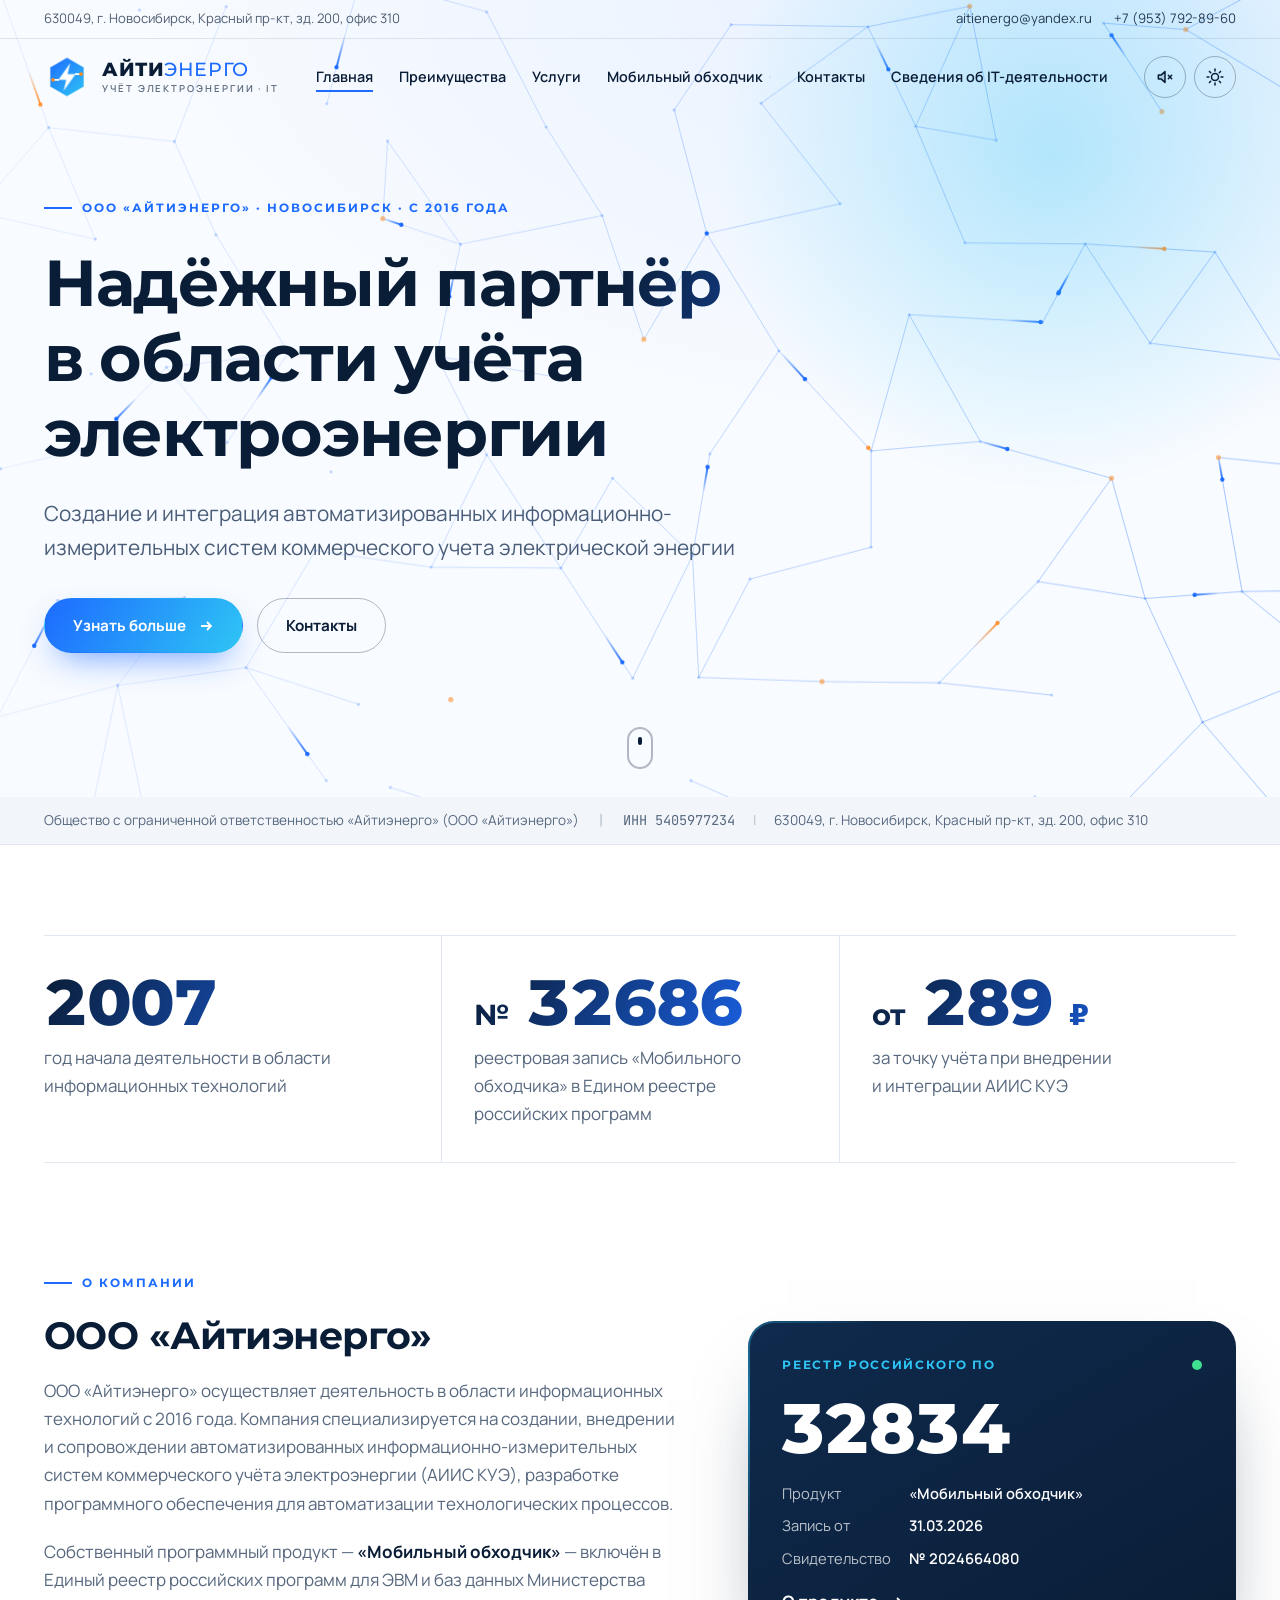
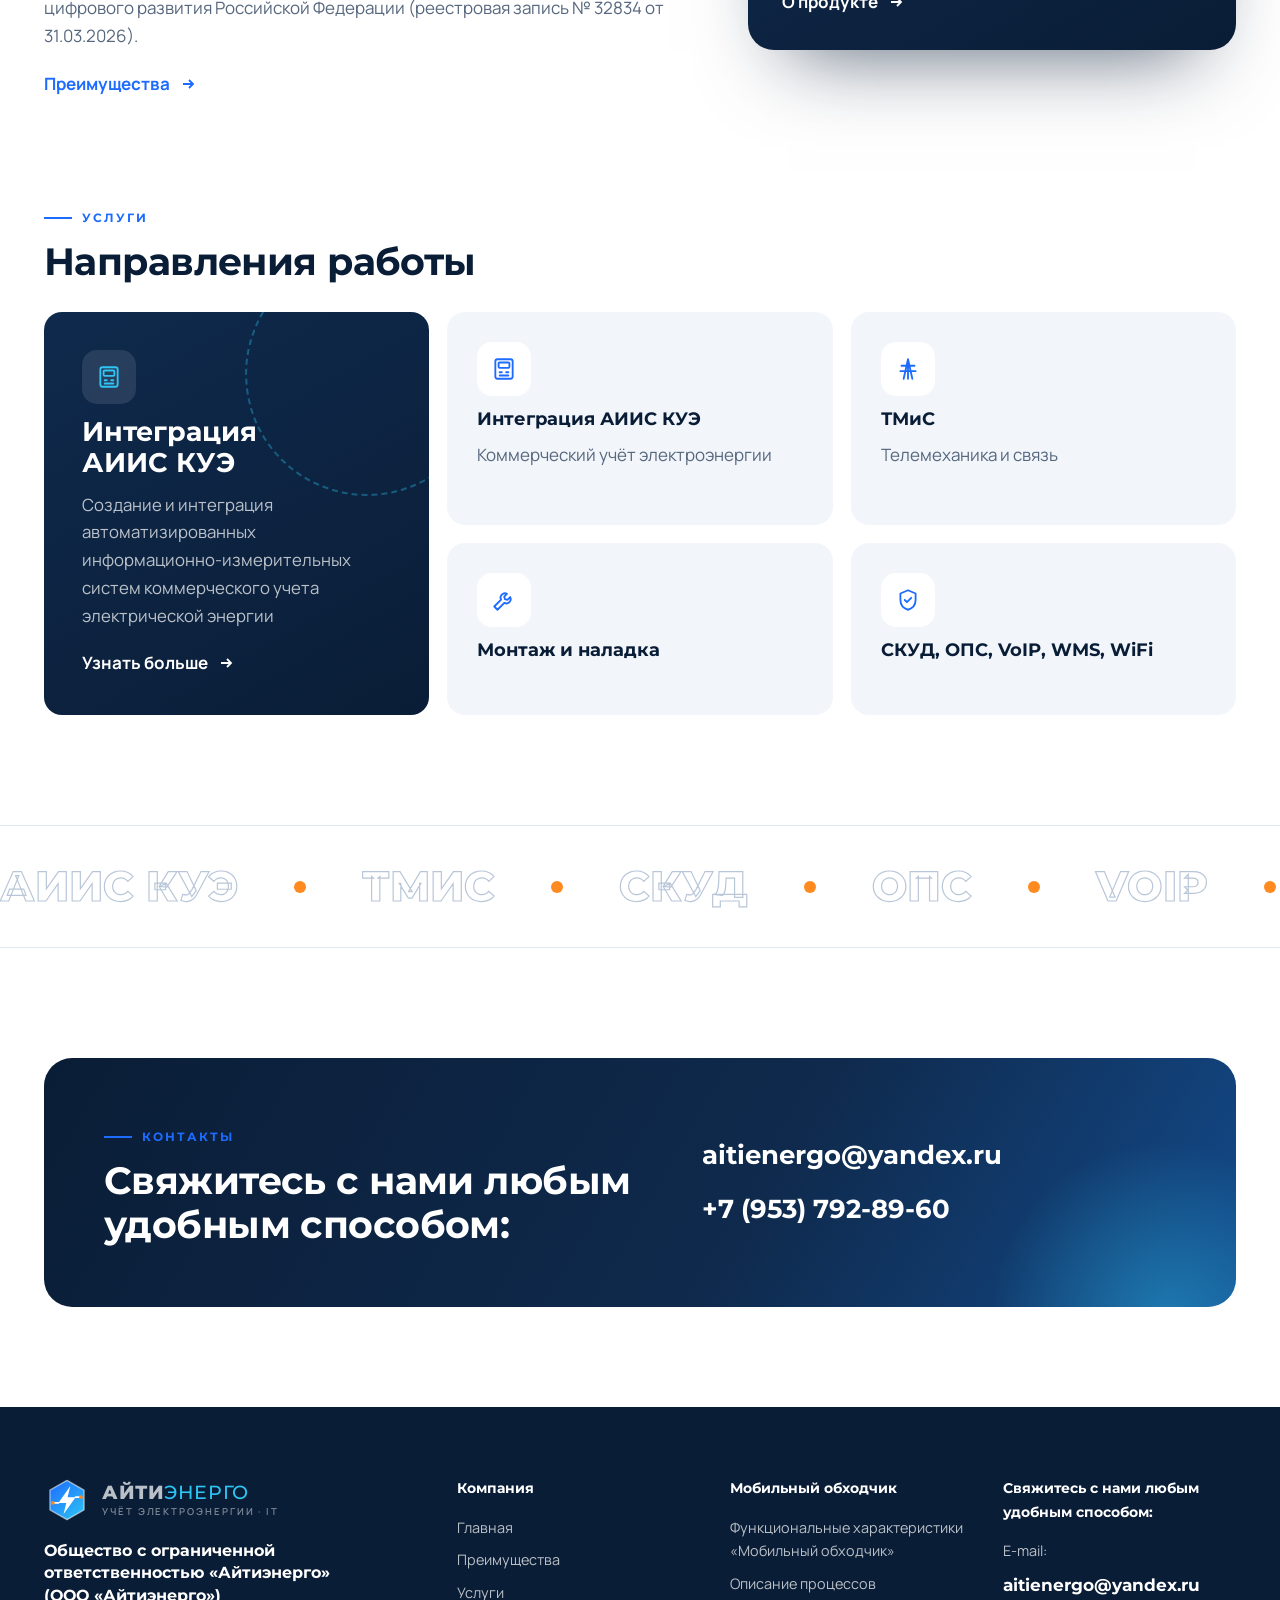
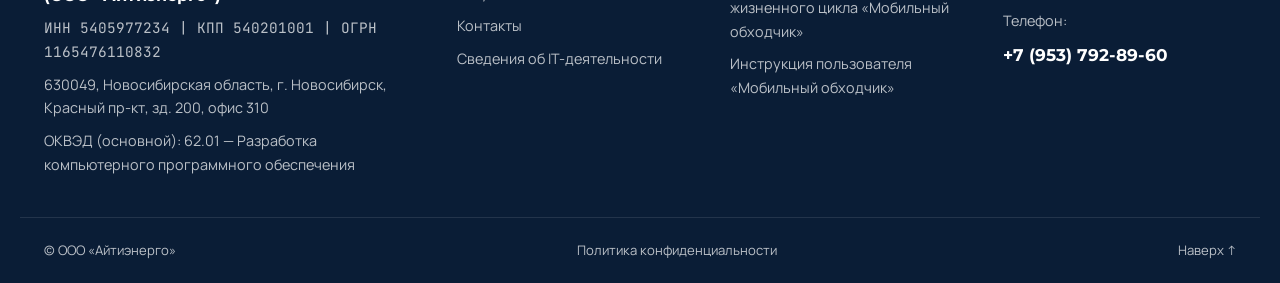
==== commit 4efa5323: "Подпись разработчика в коде страниц Co-Authored-By: Claude Opus 5.5 (1M context) <noreply@anthropic." ====
--- a/index.html
+++ b/index.html
@@ -1,7 +1,9 @@
 <!doctype html>
+<!-- Разработчик сайта: kapa -->
 <html lang="ru">
 <head>
 <meta charset="utf-8">
+<meta name="author" content="kapa">
 <meta name="viewport" content="width=device-width, initial-scale=1, viewport-fit=cover">
 <script>try{var t=localStorage.getItem('ai-theme');if(t)document.documentElement.setAttribute('data-theme',t)}catch(e){}</script>
 <link rel="icon" href="assets/emblem.svg" type="image/svg+xml">
--- a/assets/style.css
+++ b/assets/style.css
@@ -328,7 +328,7 @@
 .shot img { border-radius: 10px; display: block; }
 .shot figcaption { font-size: .84rem; color: var(--muted); }
 .shot.missing img { display: none; }
-.shot.missing::before { content: "Скриншот окна установщика"; display: grid; place-items: center; min-height: 160px; border-radius: 10px; background: repeating-linear-gradient(135deg, var(--line) 0 10px, transparent 10px 20px); color: var(--muted); font-size: .82rem; }
+.shot.missing::before { content: "Изображение"; display: grid; place-items: center; min-height: 160px; border-radius: 10px; background: repeating-linear-gradient(135deg, var(--line) 0 10px, transparent 10px 20px); color: var(--muted); font-size: .82rem; }
 .codes { display: flex; flex-wrap: wrap; gap: 10px; }
 .codes span { font-family: var(--font-display); font-weight: 700; background: var(--soft); border-radius: 10px; padding: 8px 14px; transition: background .25s, color .25s; }
 .codes span:hover { background: var(--blue); color: #fff; }
@@ -482,3 +482,4 @@
   .page-head h1 { overflow-wrap: anywhere; }
 }
 @media (max-width: 1240px) { .nav { white-space: normal; } .sub a { line-height: 1.35; padding-block: 10px; } }
+.cert-shot { max-width: 460px; }
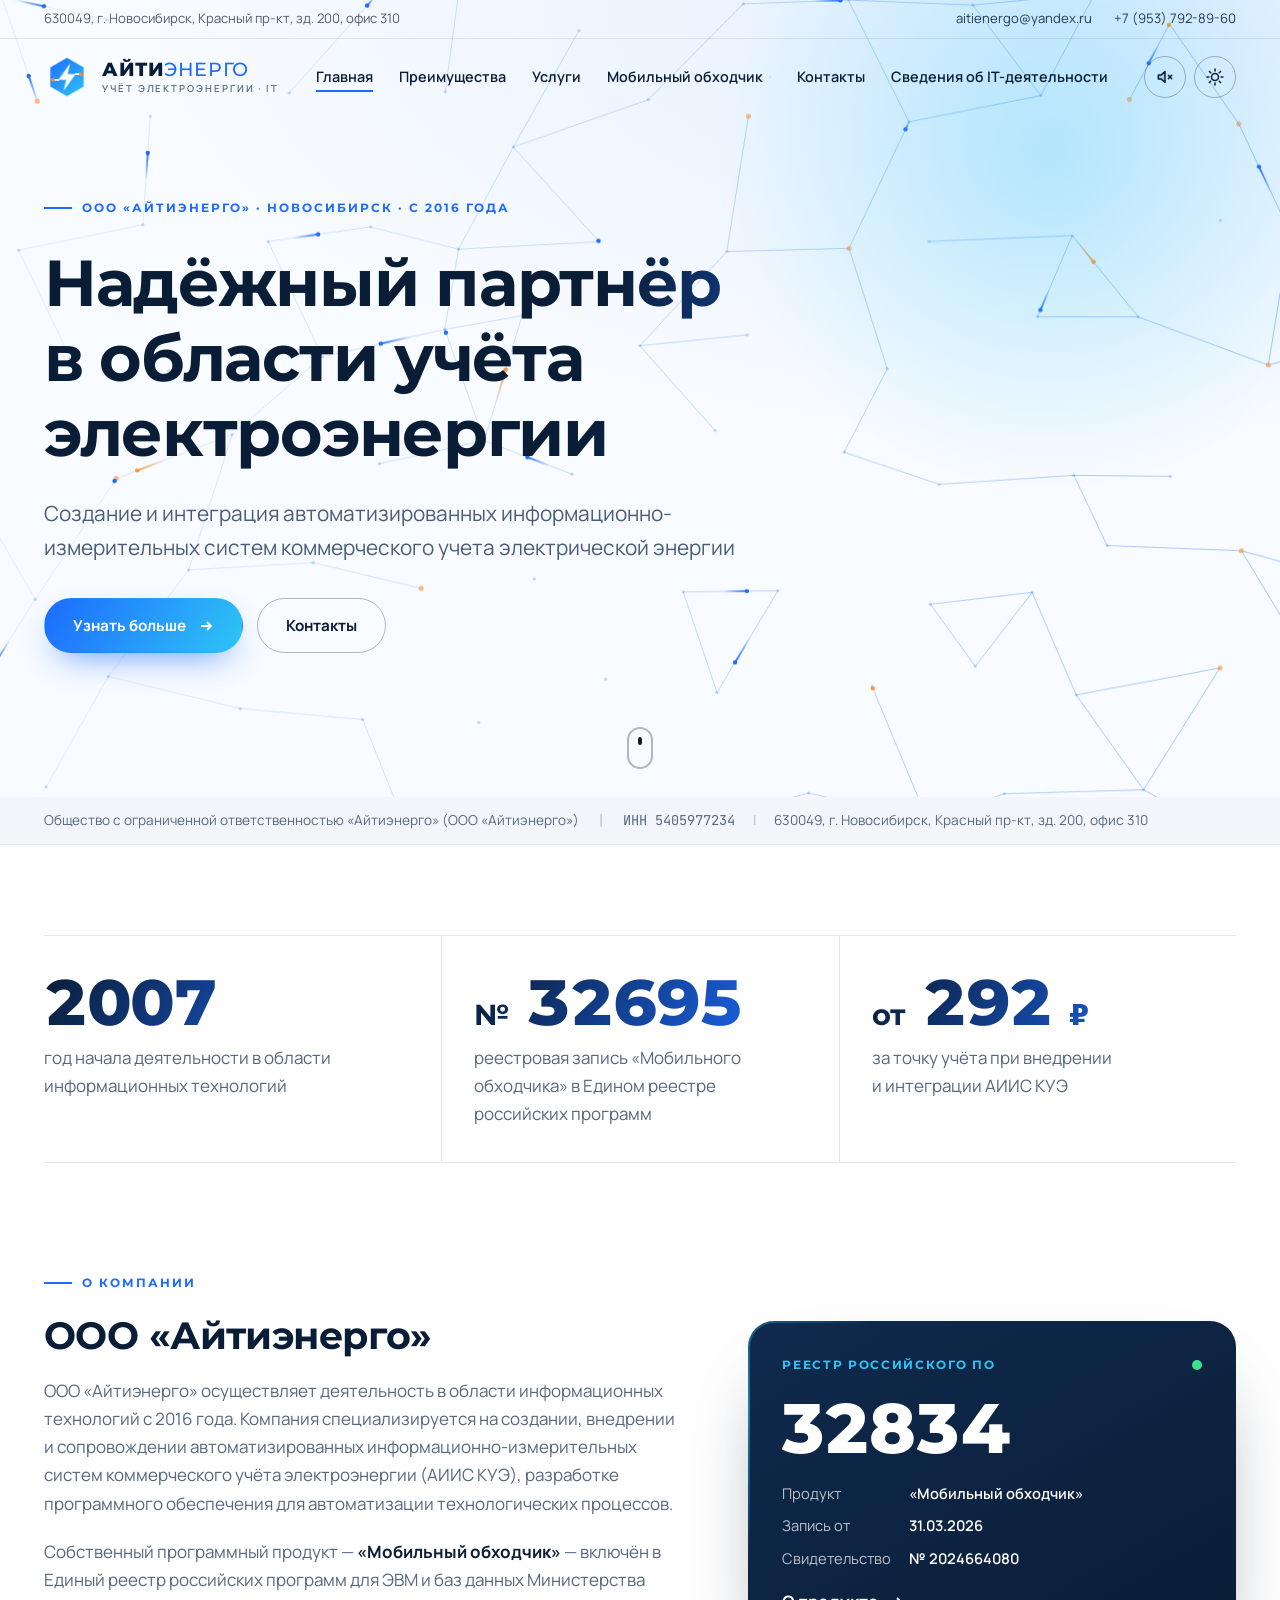
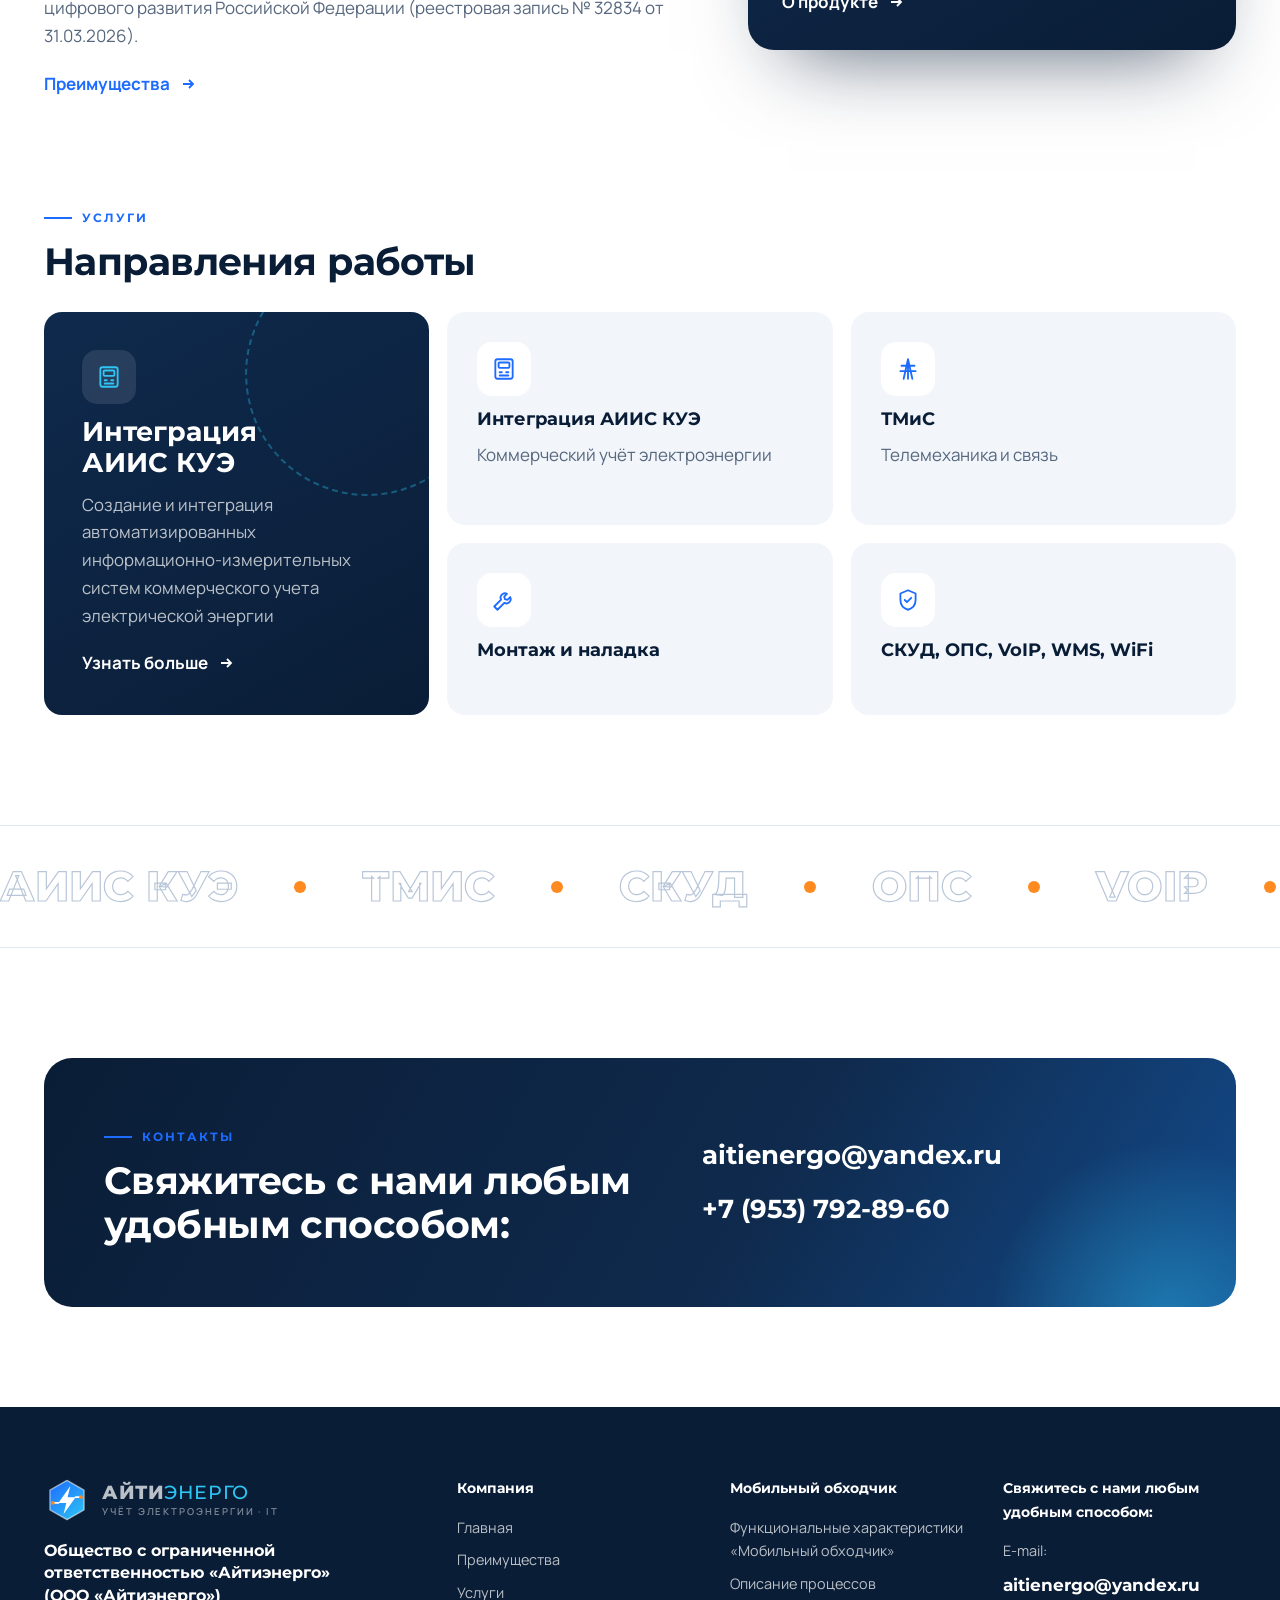
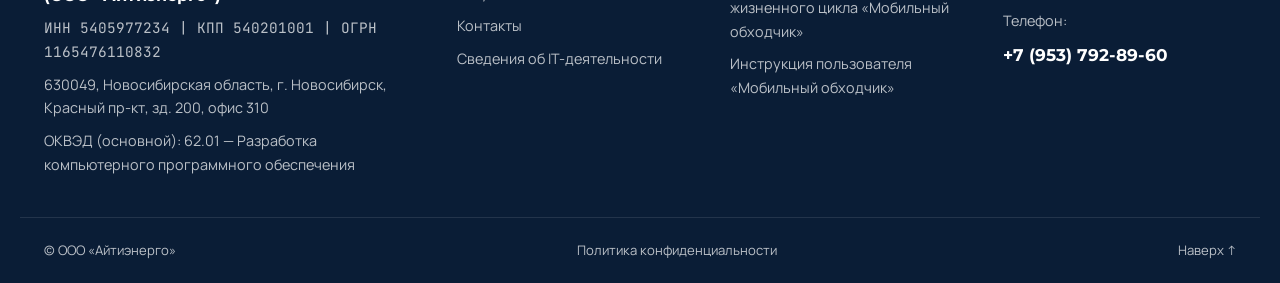
==== commit 4f94f613: "Пасхалка: 5 нажатий на © показывают автора сайта Co-Authored-By: Claude Opus 5.5 (1M context) <norep" ====
--- a/index.html
+++ b/index.html
@@ -120,7 +120,7 @@
       <span>Телефон:</span><a class="big" href="tel:+79537928960">+7 (953) 792-89-60</a>
     </div>
   </div>
-  <div class="wrap footer-bottom"><span>© ООО «Айтиэнерго»</span><a href="privacy.html" class="fb-link">Политика конфиденциальности</a><a href="#top" class="to-top">Наверх ↑</a></div>
+  <div class="wrap footer-bottom"><span class="copy">© ООО «Айтиэнерго»</span><a href="privacy.html" class="fb-link">Политика конфиденциальности</a><a href="#top" class="to-top">Наверх ↑</a></div>
 </footer>
 <script src="assets/main.js"></script>
 </body>
--- a/assets/style.css
+++ b/assets/style.css
@@ -483,3 +483,10 @@
 }
 @media (max-width: 1240px) { .nav { white-space: normal; } .sub a { line-height: 1.35; padding-block: 10px; } }
 .cert-shot { max-width: 460px; }
+
+/* Пасхалка в подвале */
+.footer-bottom .copy { cursor: default; user-select: none; -webkit-tap-highlight-color: transparent; }
+.dev-egg { position: fixed; left: 50%; bottom: max(24px, env(safe-area-inset-bottom)); z-index: 1000; display: flex; align-items: center; gap: 10px; padding: 14px 22px; border-radius: 999px; background: var(--navy); color: var(--on-dark); font: 600 .95rem/1.2 var(--font-body); box-shadow: 0 14px 40px var(--shadow), 0 0 0 1px rgba(46, 197, 245, .35); opacity: 0; transform: translate(-50%, 20px) scale(.96); pointer-events: none; transition: opacity .35s var(--ease), transform .35s var(--ease); max-width: calc(100vw - 32px); white-space: nowrap; }
+.dev-egg b { color: var(--spark); }
+.dev-egg strong { color: var(--cyan); }
+.dev-egg.show { opacity: 1; transform: translate(-50%, 0) scale(1); }
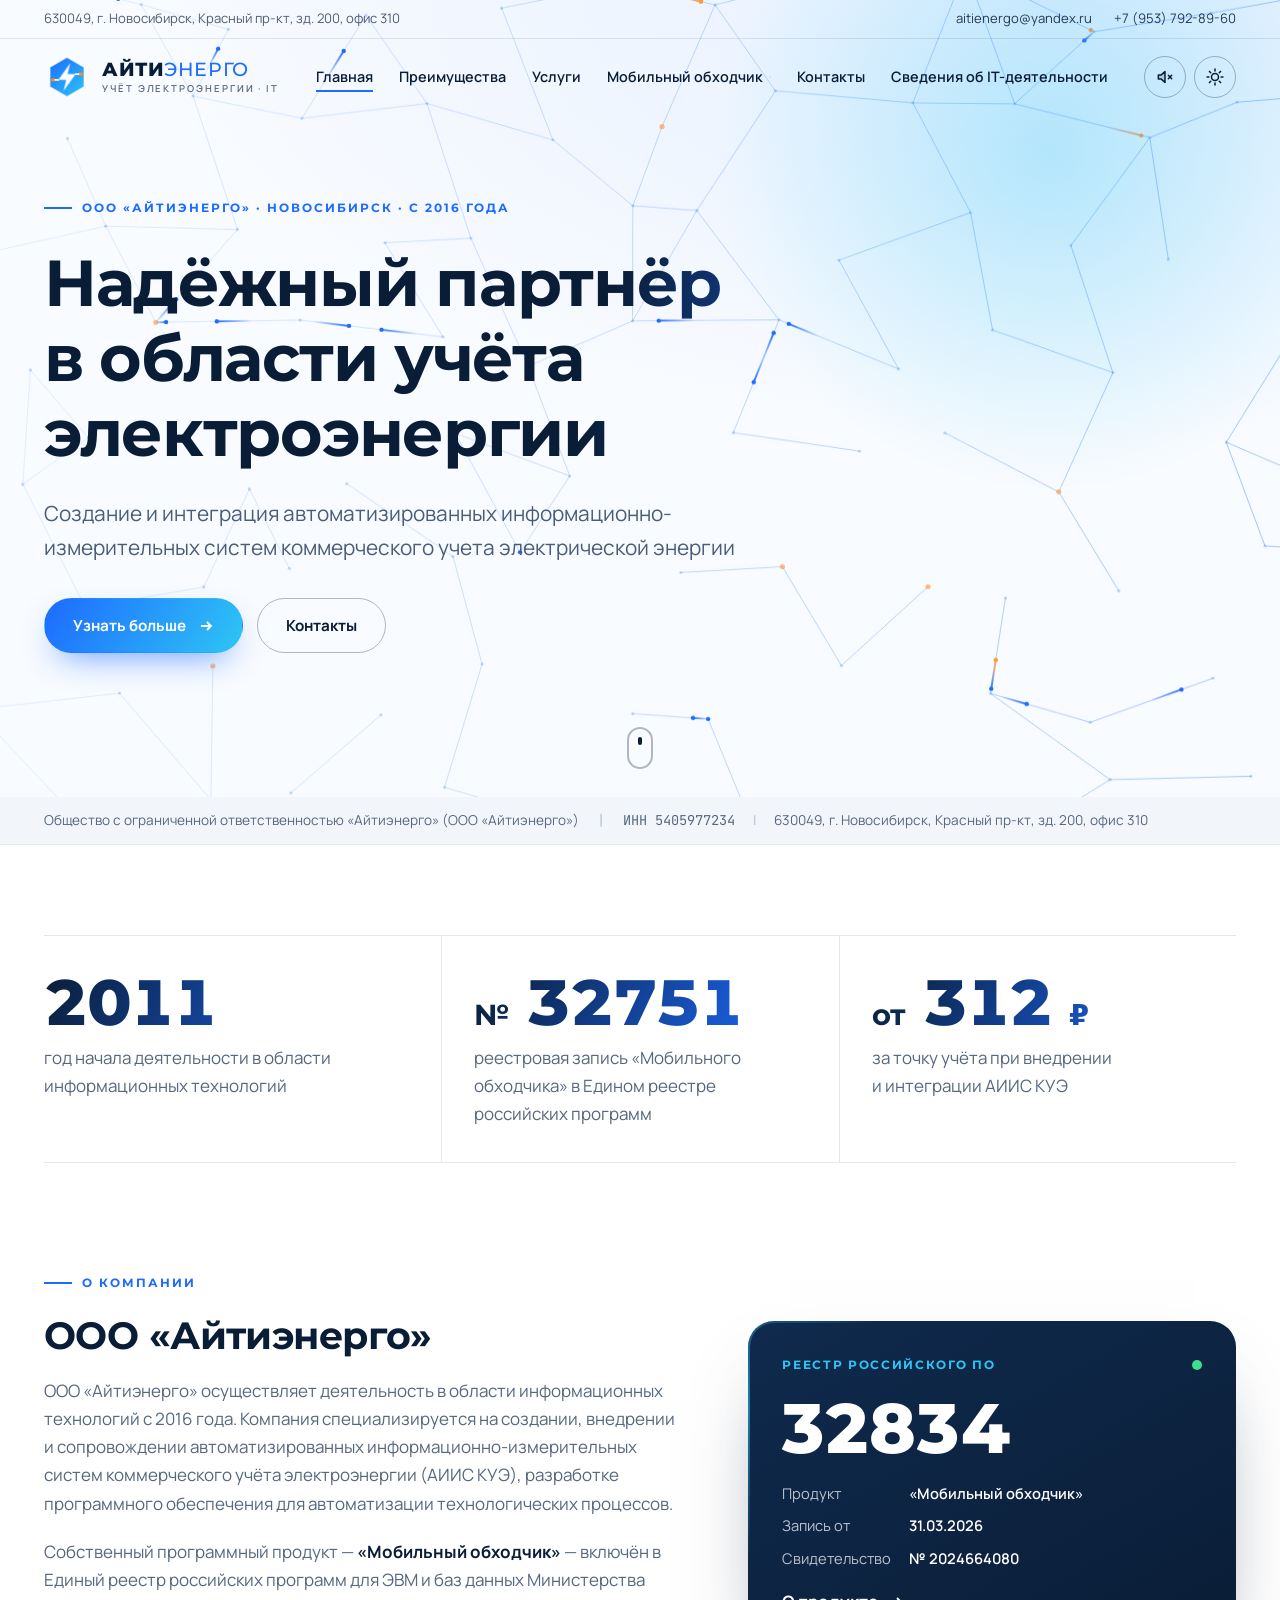
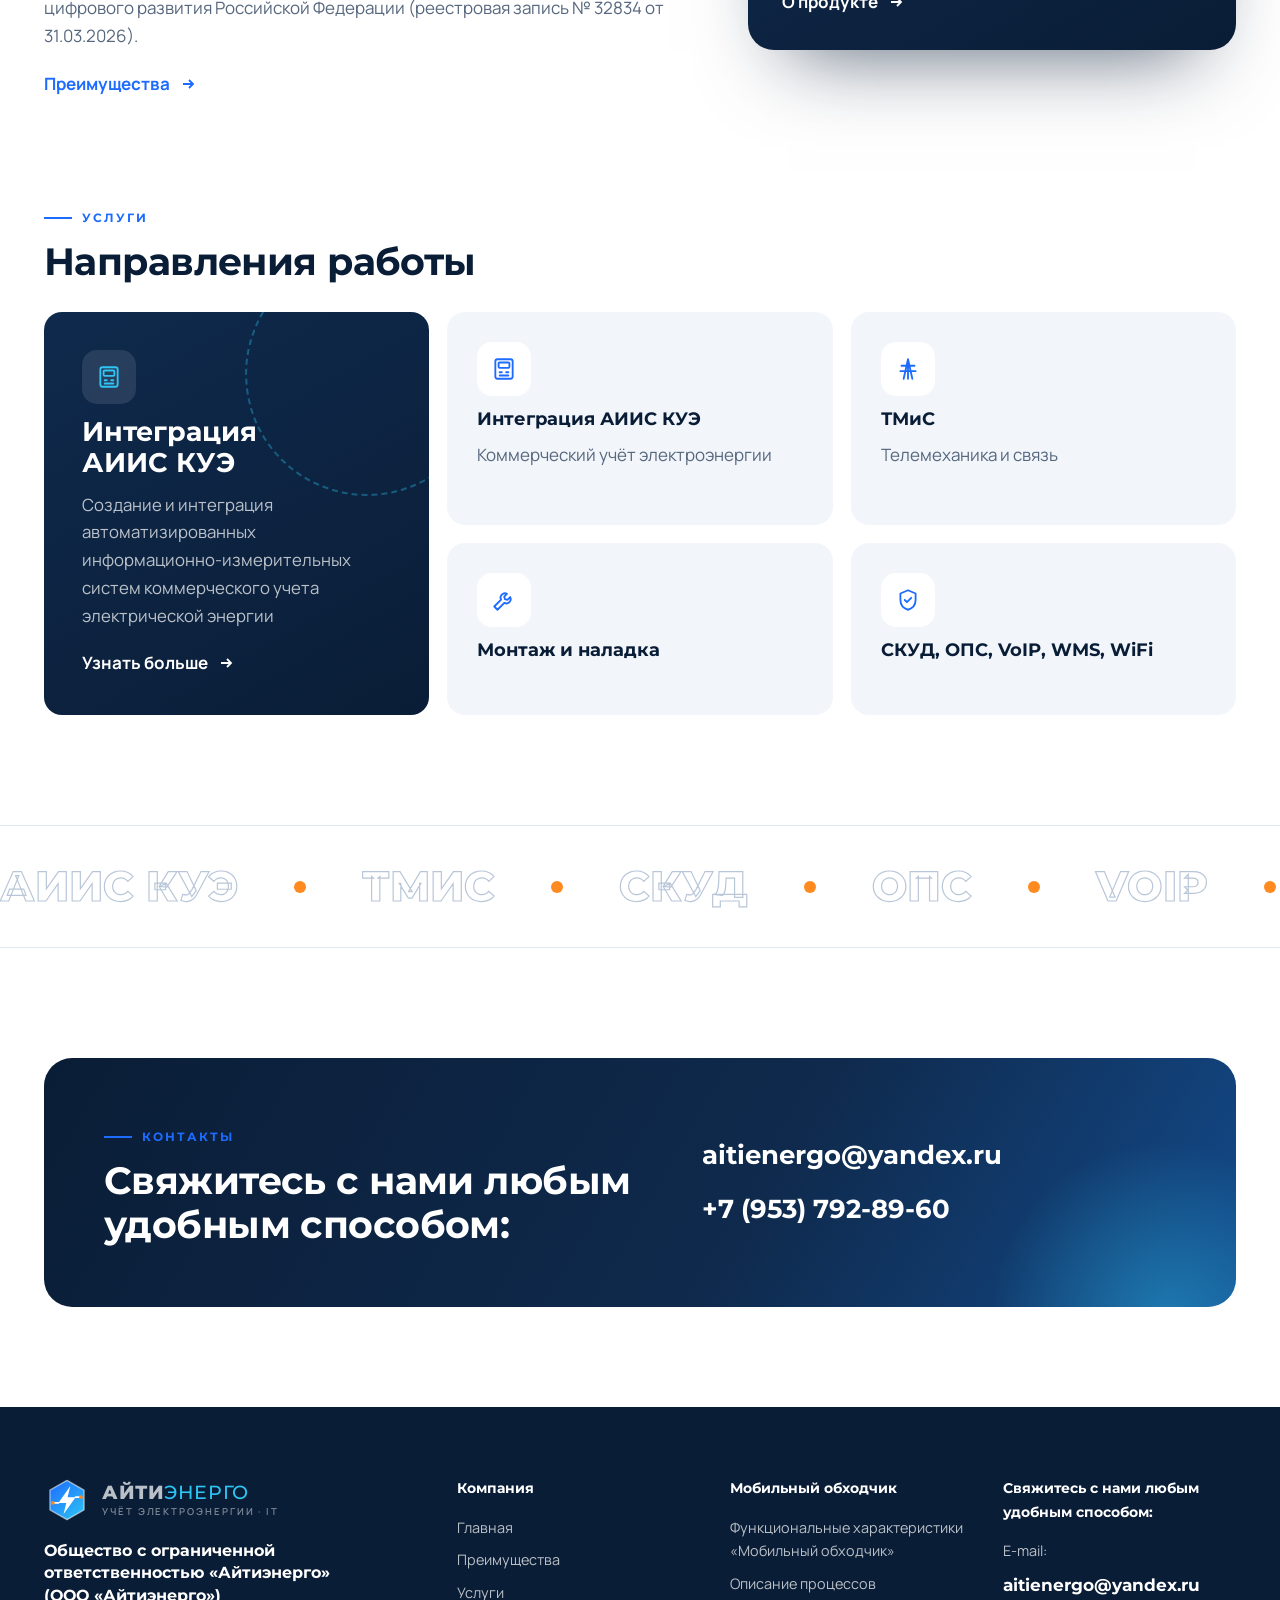
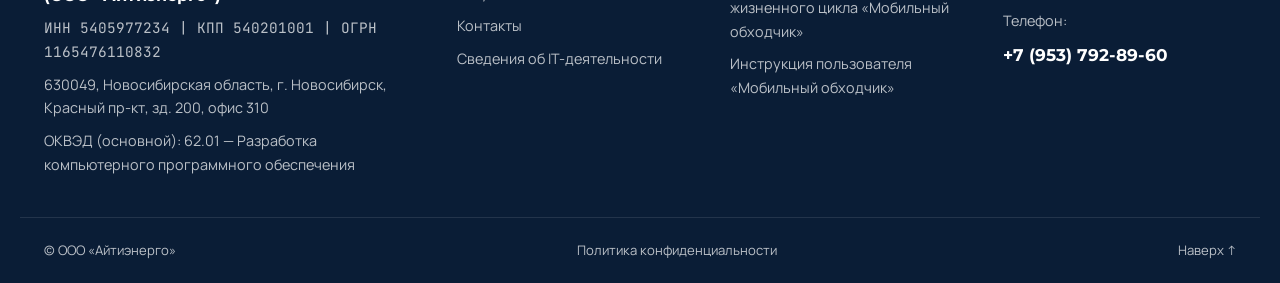
==== commit 3be27a66: "Превью ссылки: описание и картинка для соцсетей и мессенджеров Co-Authored-By: Claude Opus 5.5 (1M c" ====
--- a/index.html
+++ b/index.html
@@ -12,6 +12,21 @@
 <meta property="og:title" content="Айтиэнерго — ваш надёжный партнёр в учёте электроэнергии">
 <link rel="stylesheet" href="assets/fonts/fonts.css">
 <link rel="stylesheet" href="assets/style.css">
+<link rel="canonical" href="https://aasolo.github.io/aitienergo-site/">
+<meta property="og:type" content="website">
+<meta property="og:site_name" content="Айтиэнерго">
+<meta property="og:locale" content="ru_RU">
+<meta property="og:url" content="https://aasolo.github.io/aitienergo-site/">
+<meta property="og:description" content="ООО «Айтиэнерго»: создание, внедрение и сопровождение АИИС КУЭ, разработка ПО для автоматизации технологических процессов. Новосибирск, с 2016 года.">
+<meta property="og:image" content="https://aasolo.github.io/aitienergo-site/assets/og-image.jpg">
+<meta property="og:image:type" content="image/jpeg">
+<meta property="og:image:width" content="1200">
+<meta property="og:image:height" content="630">
+<meta property="og:image:alt" content="Айтиэнерго — АИИС КУЭ и ПО для энергетики">
+<meta name="twitter:card" content="summary_large_image">
+<meta name="twitter:title" content="Айтиэнерго — ваш надёжный партнёр в учёте электроэнергии">
+<meta name="twitter:description" content="ООО «Айтиэнерго»: создание, внедрение и сопровождение АИИС КУЭ, разработка ПО для автоматизации технологических процессов. Новосибирск, с 2016 года.">
+<meta name="twitter:image" content="https://aasolo.github.io/aitienergo-site/assets/og-image.jpg">
 </head>
 <body>
 <header class="site-header">
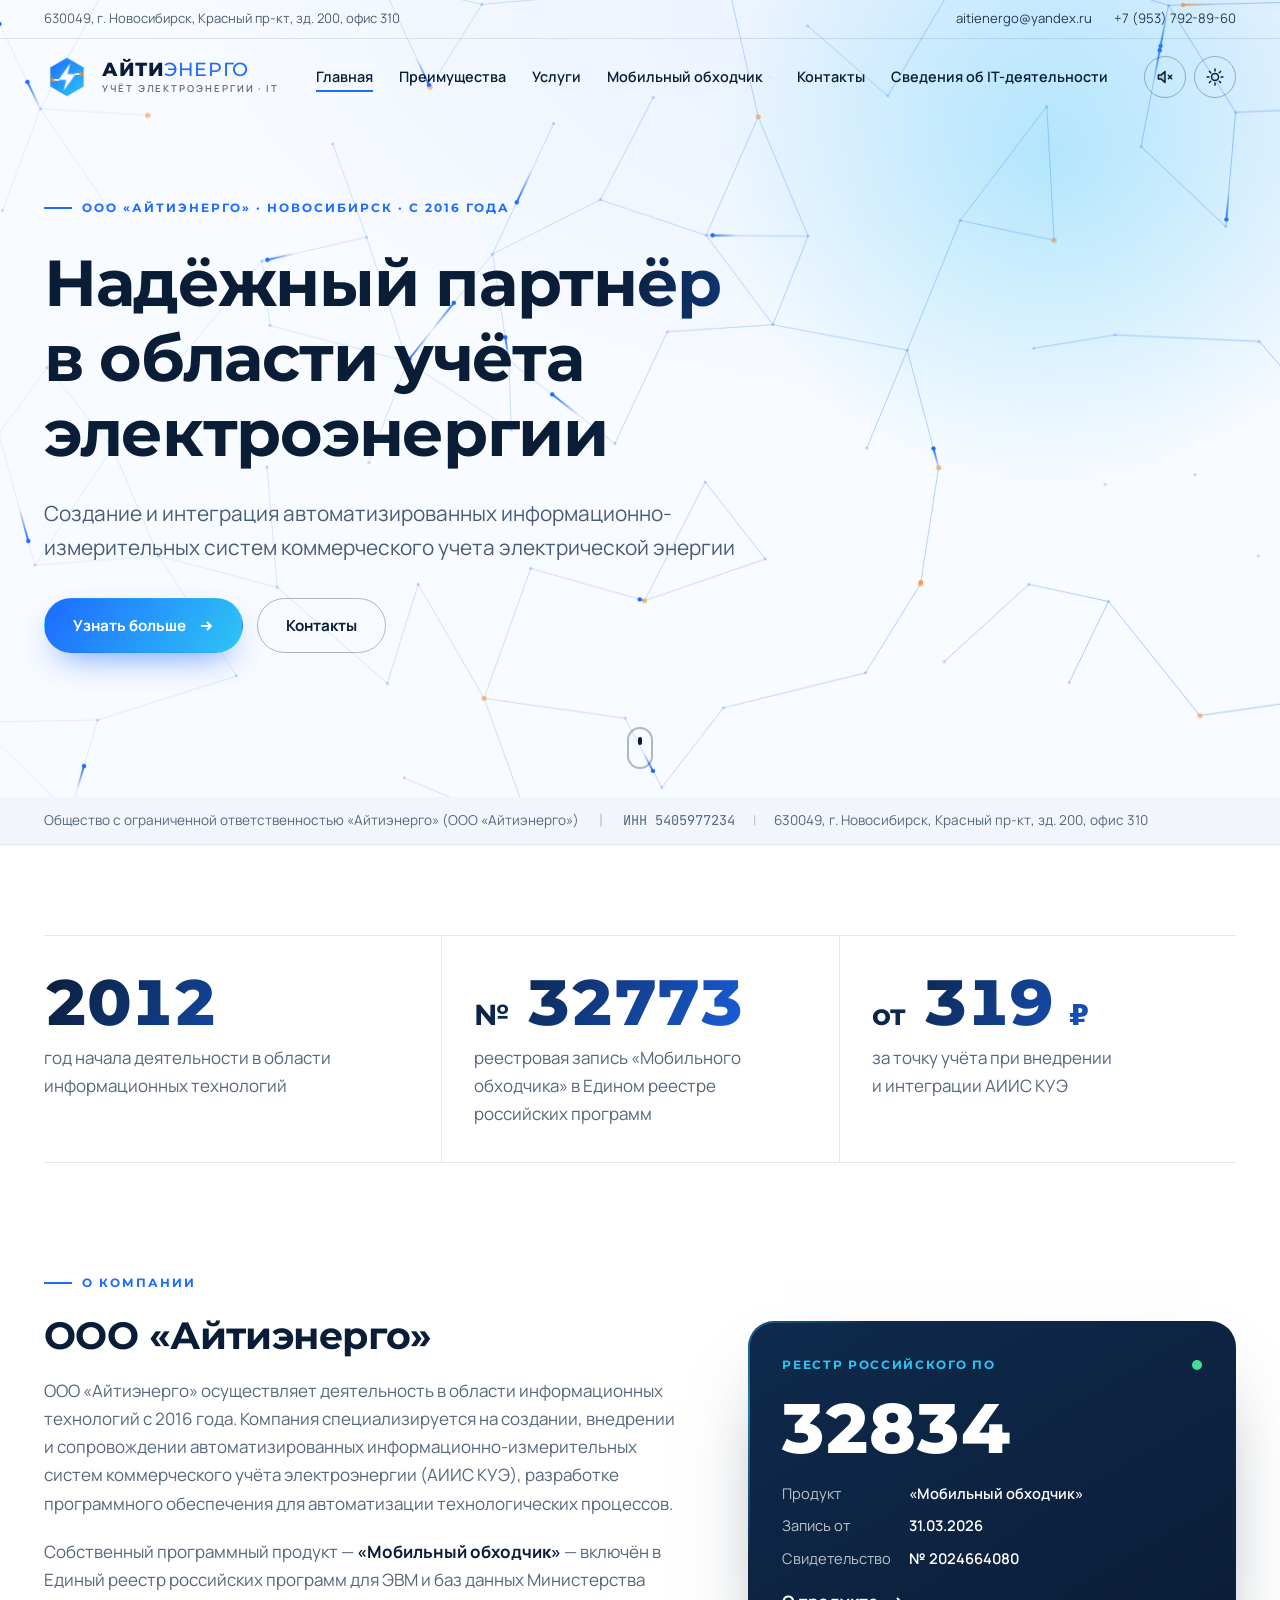
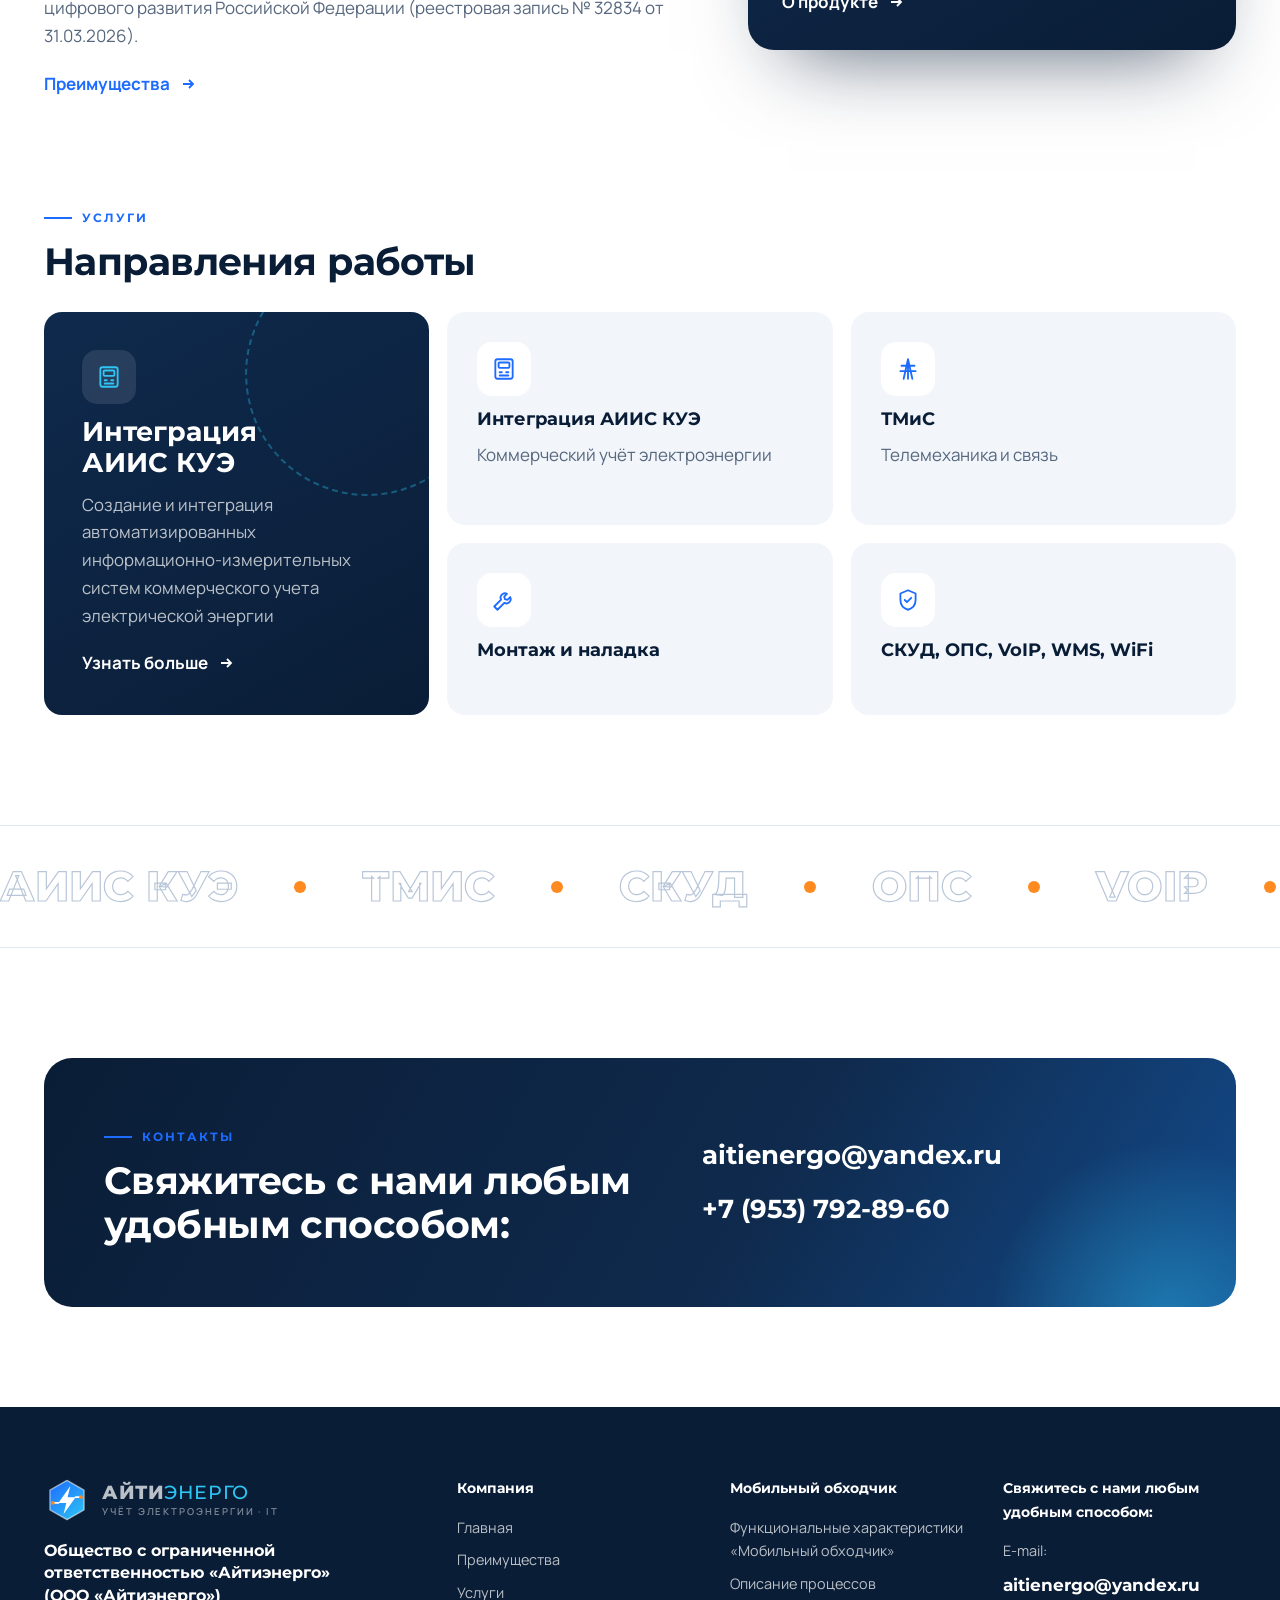
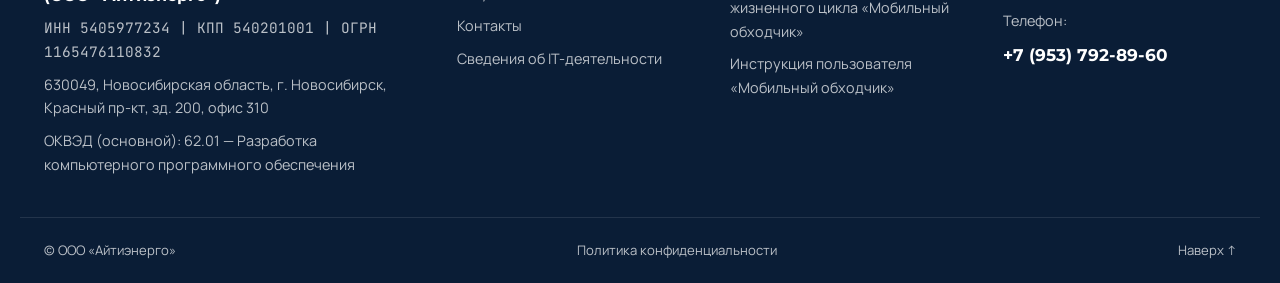
==== commit 255a167e: "Новая картинка для превью ссылок Co-Authored-By: Claude Opus 5.5 (1M context) <noreply@anthropic.com" ====
--- a/index.html
+++ b/index.html
@@ -18,15 +18,15 @@
 <meta property="og:locale" content="ru_RU">
 <meta property="og:url" content="https://aasolo.github.io/aitienergo-site/">
 <meta property="og:description" content="ООО «Айтиэнерго»: создание, внедрение и сопровождение АИИС КУЭ, разработка ПО для автоматизации технологических процессов. Новосибирск, с 2016 года.">
-<meta property="og:image" content="https://aasolo.github.io/aitienergo-site/assets/og-image.jpg">
+<meta property="og:image" content="https://aasolo.github.io/aitienergo-site/assets/og-image.jpg?v=2">
 <meta property="og:image:type" content="image/jpeg">
 <meta property="og:image:width" content="1200">
 <meta property="og:image:height" content="630">
-<meta property="og:image:alt" content="Айтиэнерго — АИИС КУЭ и ПО для энергетики">
+<meta property="og:image:alt" content="Айтиэнерго — учёт электроэнергии под ключ">
 <meta name="twitter:card" content="summary_large_image">
 <meta name="twitter:title" content="Айтиэнерго — ваш надёжный партнёр в учёте электроэнергии">
 <meta name="twitter:description" content="ООО «Айтиэнерго»: создание, внедрение и сопровождение АИИС КУЭ, разработка ПО для автоматизации технологических процессов. Новосибирск, с 2016 года.">
-<meta name="twitter:image" content="https://aasolo.github.io/aitienergo-site/assets/og-image.jpg">
+<meta name="twitter:image" content="https://aasolo.github.io/aitienergo-site/assets/og-image.jpg?v=2">
 </head>
 <body>
 <header class="site-header">
